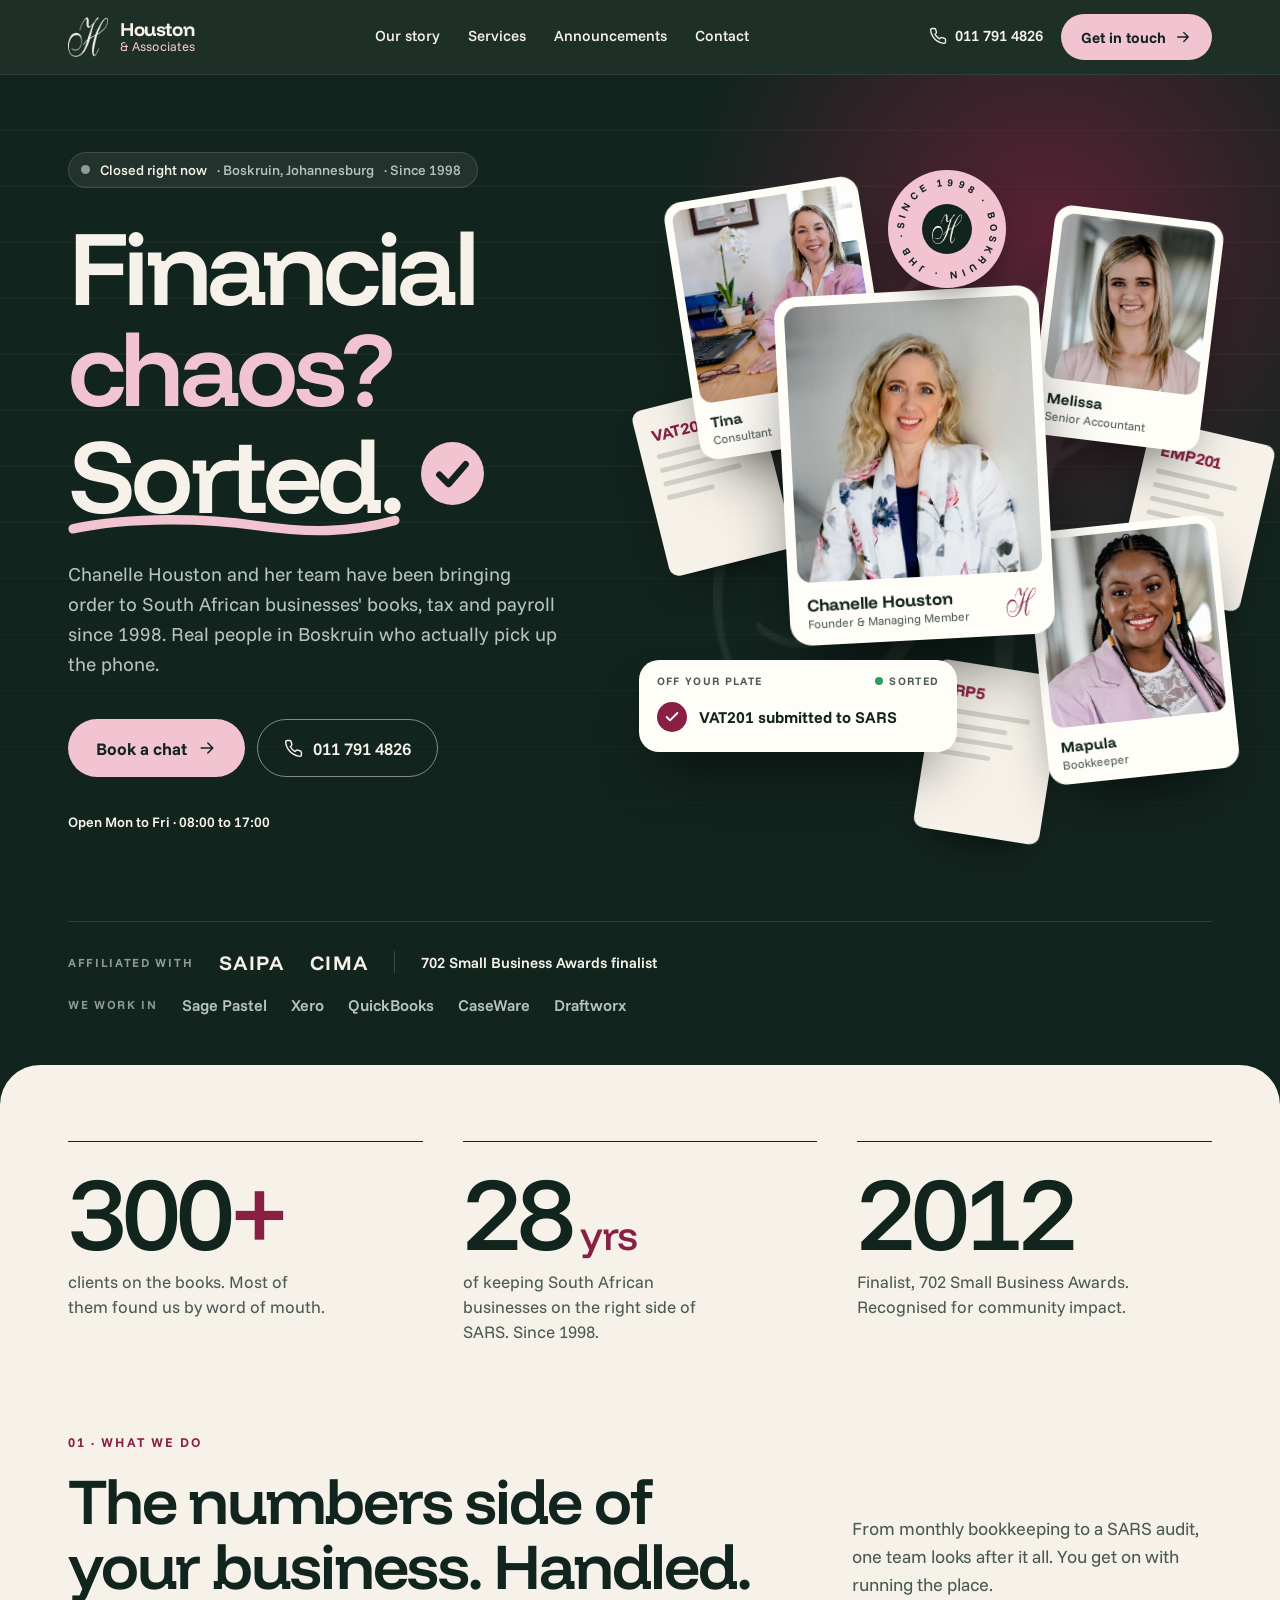
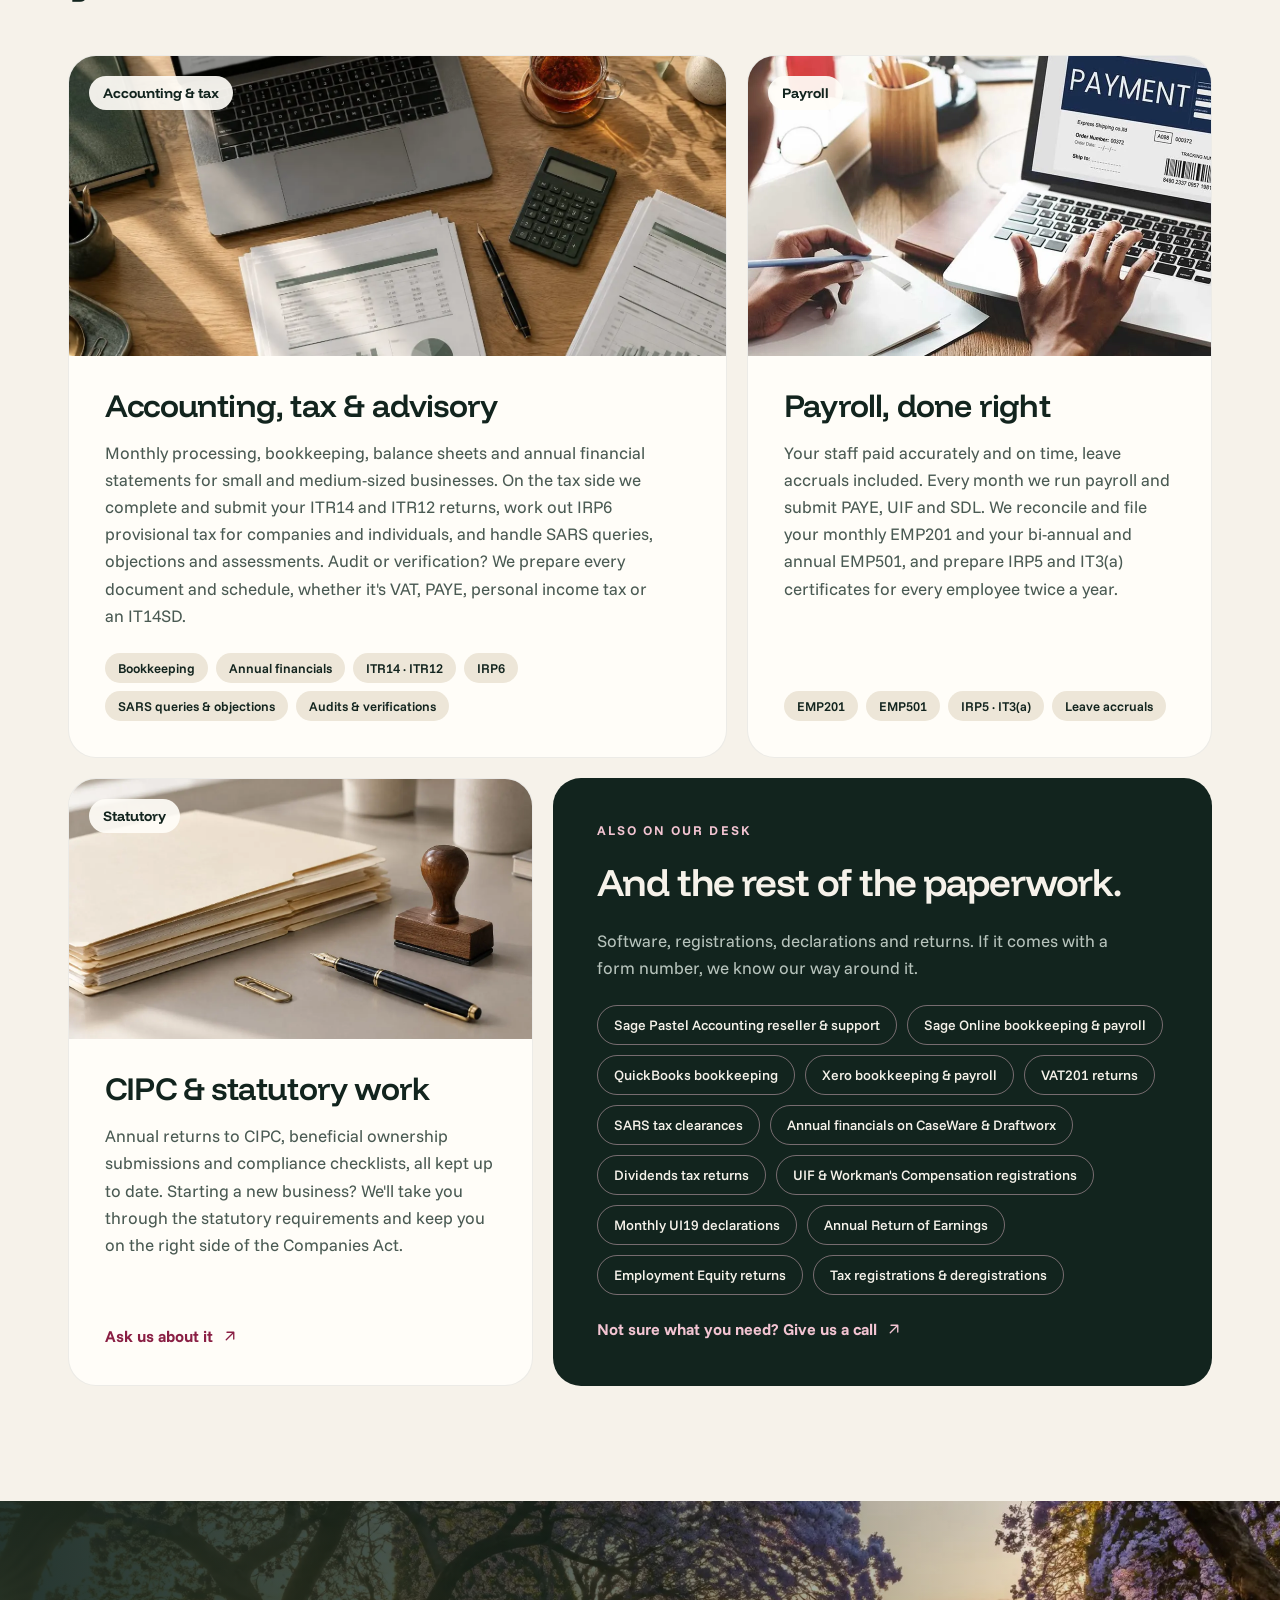
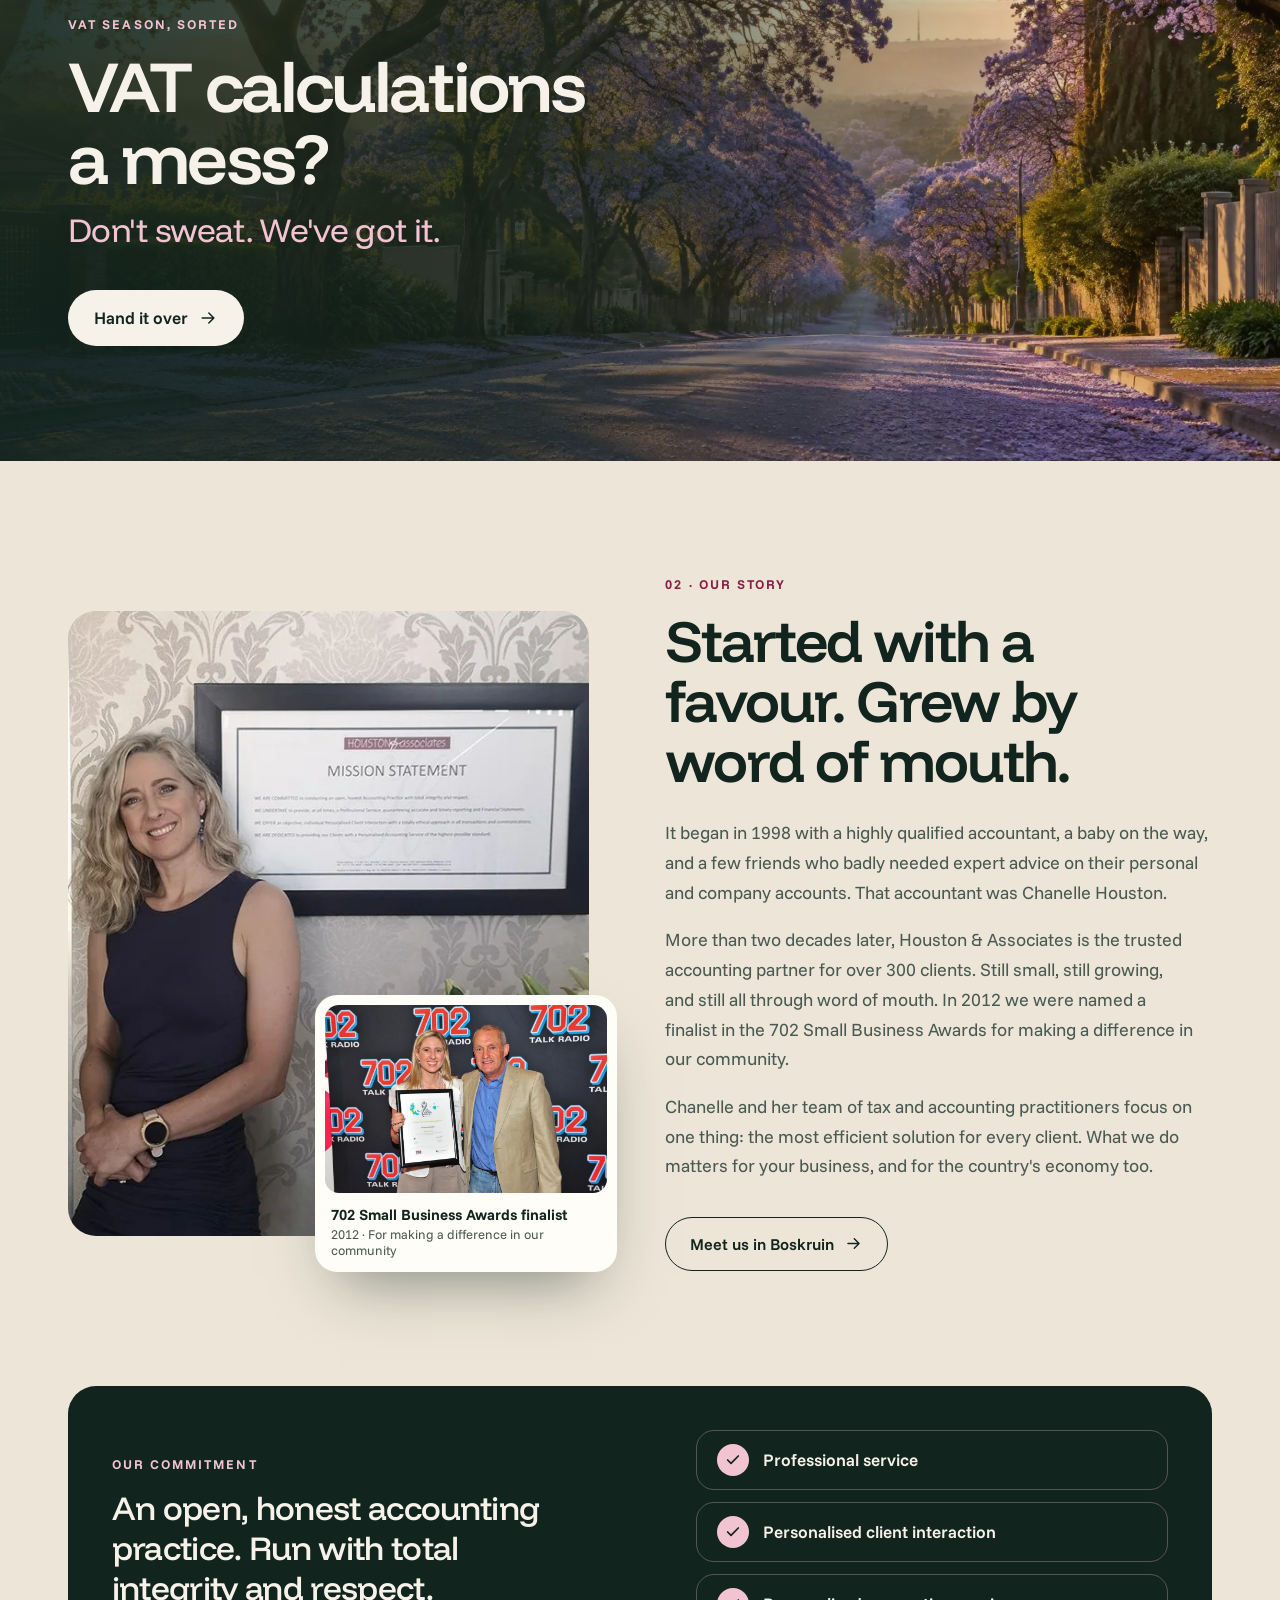
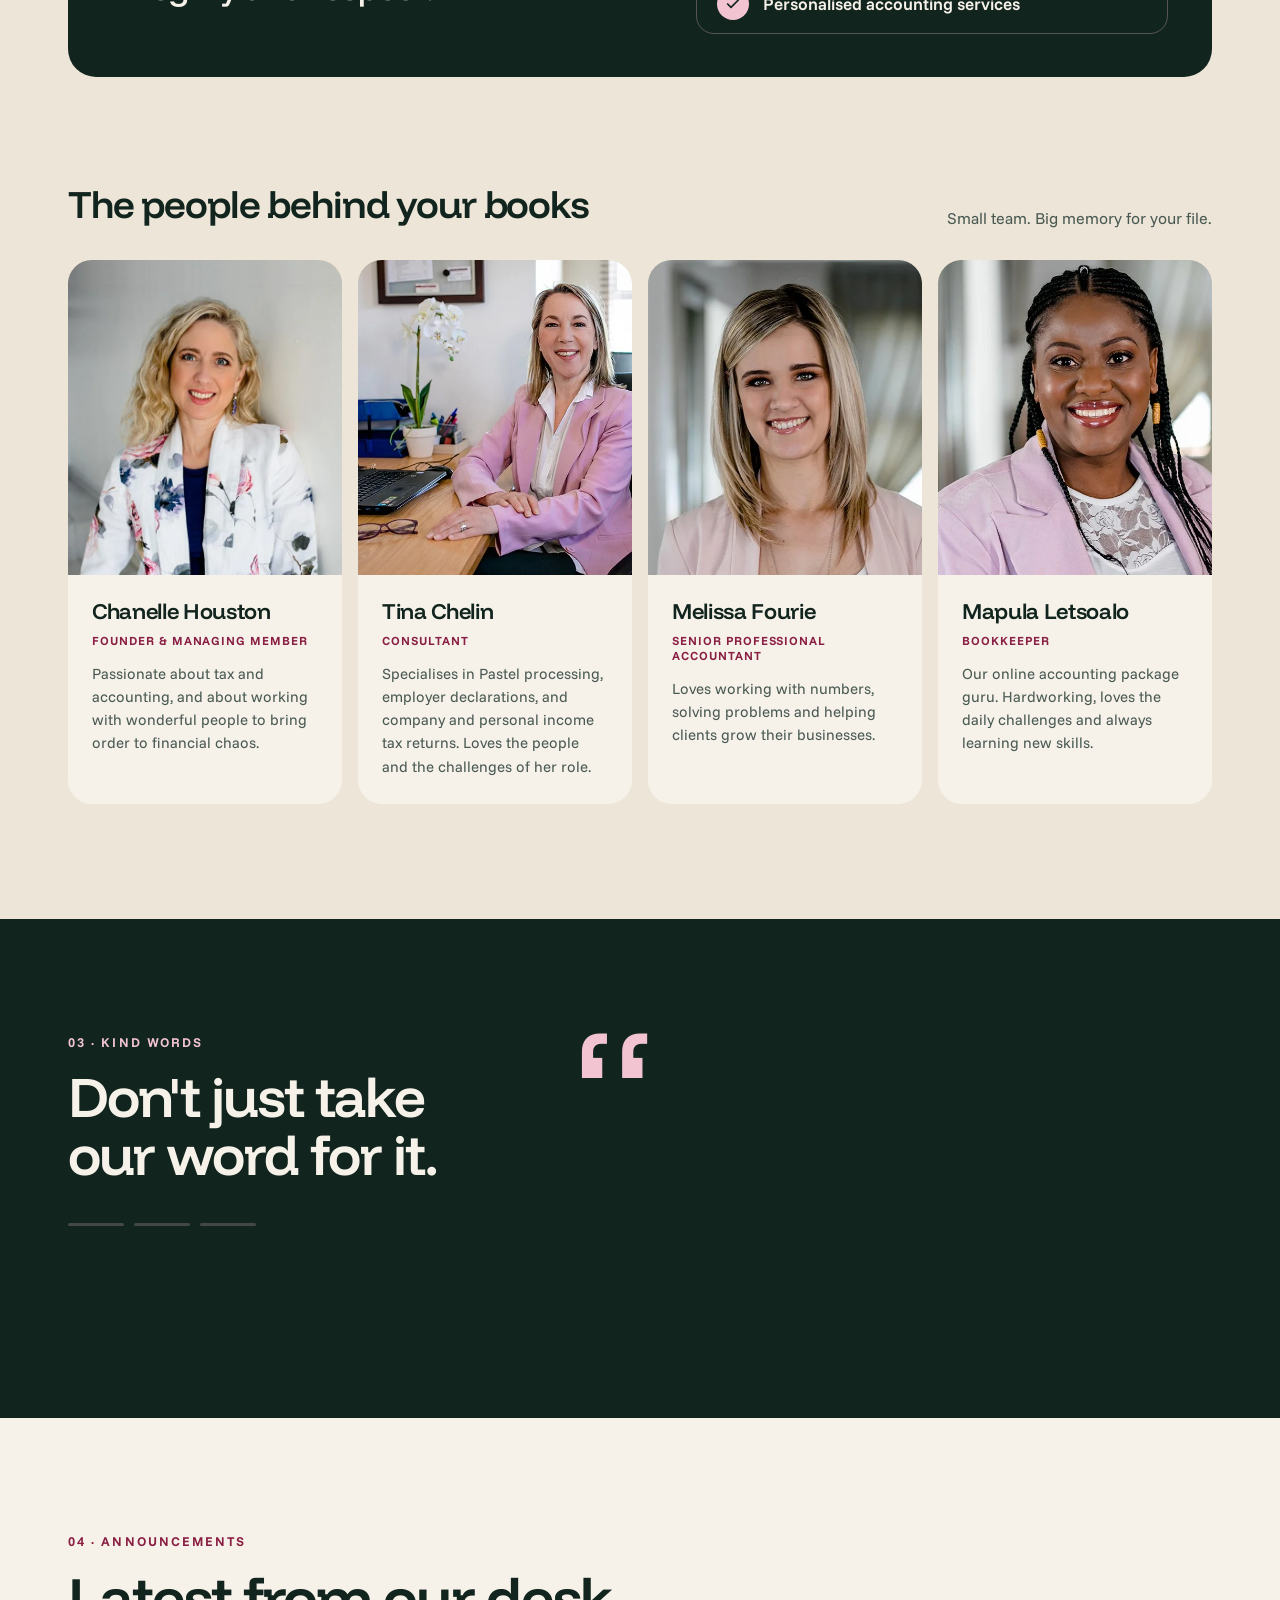
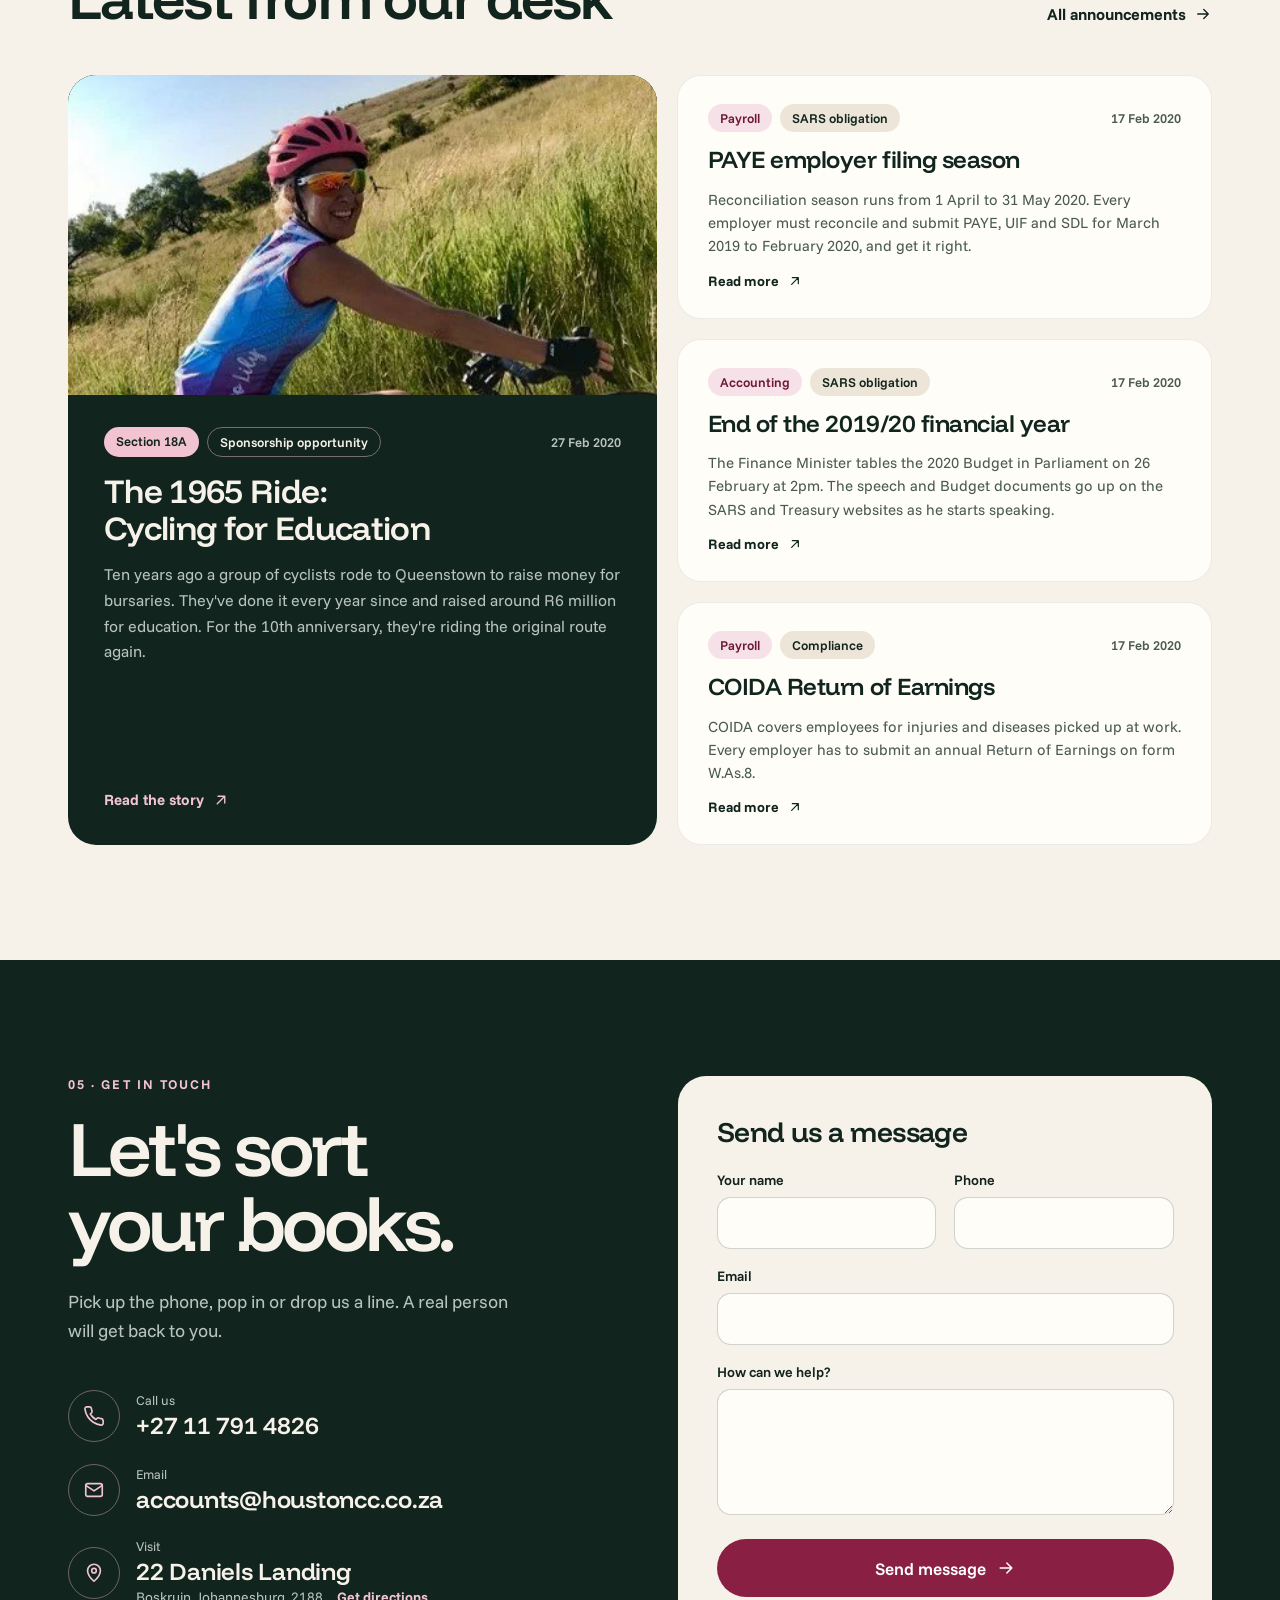
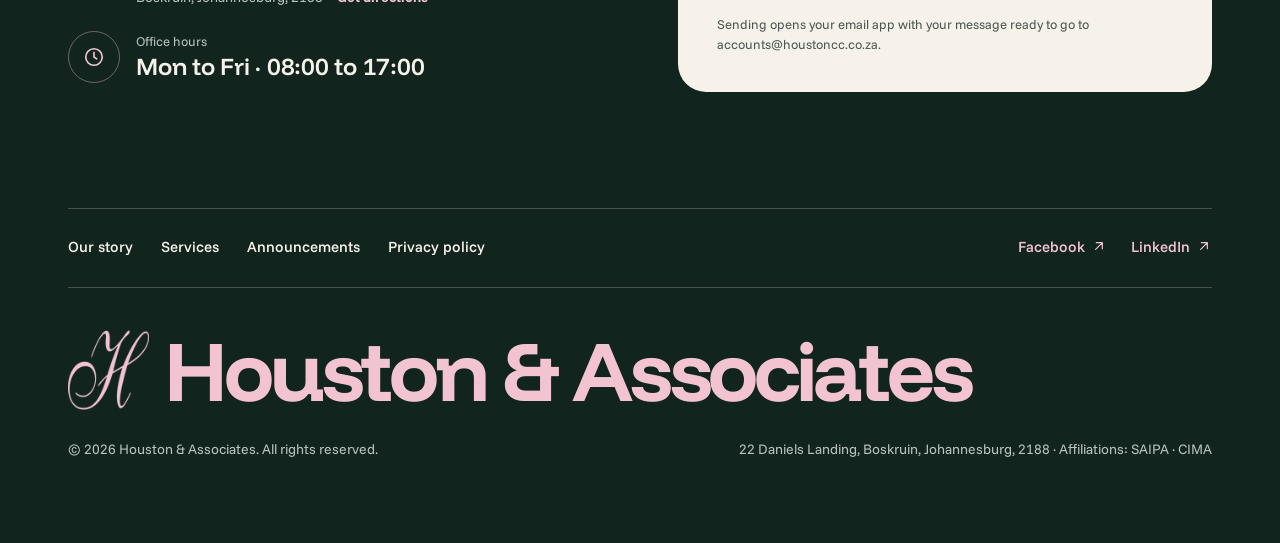
==== index.html @ e4b35d23 "Houston & Associates homepage redesign Single static page: hero with the real team, services, story," ====
<!doctype html>
<html lang="en-ZA">
<head>
<meta charset="utf-8">
<meta name="viewport" content="width=device-width, initial-scale=1">
<title>Houston &amp; Associates | Accountants in Boskruin, Johannesburg</title>
<meta name="description" content="Houston &amp; Associates: accounting, tax and payroll for South African small businesses since 1998. Bookkeeping, SARS returns, VAT201, EMP201, CIPC and more, from a real team in Boskruin, Johannesburg.">
<link rel="canonical" href="https://www.houstoncc.co.za/">
<meta name="theme-color" content="#12241E">

<meta property="og:type" content="website">
<meta property="og:locale" content="en_ZA">
<meta property="og:site_name" content="Houston &amp; Associates">
<meta property="og:title" content="Financial chaos? Sorted. | Houston &amp; Associates">
<meta property="og:description" content="Accounting, tax and payroll for South African small businesses since 1998. Real people in Boskruin who pick up the phone.">
<meta property="og:url" content="https://www.houstoncc.co.za/">
<meta property="og:image" content="https://www.houstoncc.co.za/assets/img/og-image.jpg">
<meta property="og:image:width" content="1200">
<meta property="og:image:height" content="630">
<meta property="og:image:alt" content="Houston &amp; Associates: Financial chaos? Sorted.">
<meta name="twitter:card" content="summary_large_image">

<link rel="icon" href="favicon.ico" sizes="any">
<link rel="icon" type="image/png" sizes="32x32" href="favicon-32.png">
<link rel="apple-touch-icon" href="apple-touch-icon.png">
<link rel="manifest" href="site.webmanifest">

<link rel="preload" href="assets/fonts/funnel-display-latin-wght-normal.woff2" as="font" type="font/woff2" crossorigin>
<link rel="preload" href="assets/fonts/funnel-sans-latin-wght-normal.woff2" as="font" type="font/woff2" crossorigin>
<link rel="stylesheet" href="assets/css/site.css">
<script src="assets/js/site.js" defer></script>

<script type="application/ld+json">
{
  "@context": "https://schema.org",
  "@type": "AccountingService",
  "name": "Houston & Associates",
  "description": "Accounting, tax, payroll and CIPC services for South African small and medium-sized businesses.",
  "url": "https://www.houstoncc.co.za/",
  "logo": "https://www.houstoncc.co.za/assets/img/icon-512.png",
  "image": "https://www.houstoncc.co.za/assets/img/og-image.jpg",
  "telephone": "+27117914826",
  "email": "accounts@houstoncc.co.za",
  "foundingDate": "1998",
  "founder": { "@type": "Person", "name": "Chanelle Houston" },
  "address": {
    "@type": "PostalAddress",
    "streetAddress": "22 Daniels Landing",
    "addressLocality": "Boskruin, Johannesburg",
    "addressRegion": "Gauteng",
    "postalCode": "2188",
    "addressCountry": "ZA"
  },
  "geo": { "@type": "GeoCoordinates", "latitude": -26.09557, "longitude": 27.94600 },
  "openingHoursSpecification": [{
    "@type": "OpeningHoursSpecification",
    "dayOfWeek": ["Monday", "Tuesday", "Wednesday", "Thursday", "Friday"],
    "opens": "08:00",
    "closes": "17:00"
  }],
  "areaServed": "ZA",
  "sameAs": [
    "https://www.facebook.com/houstoncc/",
    "https://www.linkedin.com/company/houston-and-associates/"
  ]
}
</script>
</head>
<body>
<div class="hna" style="background: #F6F2EA; overflow-x: clip; min-height: 100vh">

<a class="hna-skip" href="#main">Skip to content</a>

<!-- ================= NAV ================= -->
<header class="hna-header" style="position: sticky; top: 0; z-index: 50; background: rgba(18, 36, 30, 0.95); backdrop-filter: blur(14px); -webkit-backdrop-filter: blur(14px); border-bottom: 1px solid rgba(246, 242, 234, 0.08)">
<nav aria-label="Main" style="max-width: 1240px; margin: 0 auto; padding: 14px clamp(16px, 4vw, 48px); display: flex; flex-wrap: wrap; align-items: center; justify-content: space-between; gap: 12px 32px">
<a href="#top" aria-label="Houston and Associates home" style="display: flex; align-items: center; gap: 12px; color: #F6F2EA">
<img src="assets/img/monogram-cream.png" alt="" style="display: block; width: 40px; height: 40px; object-fit: contain">
<span style="display: flex; flex-direction: column; line-height: 1.05">
<span class="hna-disp" style="font-size: 19px; font-weight: 700; letter-spacing: -0.02em">Houston</span>
<span style="font-size: 13px; color: #F2C4D2; letter-spacing: 0.02em">&amp; Associates</span>
</span>
</a>
<div class="hna-navlinks" id="hna-menu" style="display: flex; flex-wrap: wrap; align-items: center; justify-content: center; gap: 8px 28px; font-size: 15px; font-weight: 500">
<a class="hna-link" href="#story" style="color: #F6F2EA">Our story</a>
<a class="hna-link" href="#services" style="color: #F6F2EA">Services</a>
<a class="hna-link" href="#news" style="color: #F6F2EA">Announcements</a>
<a class="hna-link" href="#contact" style="color: #F6F2EA">Contact</a>
</div>
<div style="display: flex; align-items: center; gap: 18px">
<a class="hna-link hna-hdr-phone" href="tel:+27117914826" style="display: flex; align-items: center; gap: 8px; color: #F6F2EA; font-size: 15px; font-weight: 600">
<svg class="hna-i" width="18" height="18" viewBox="0 0 24 24" aria-hidden="true"><path d="M22 16.9v3a2 2 0 0 1-2.2 2 19.8 19.8 0 0 1-8.6-3.1 19.5 19.5 0 0 1-6-6A19.8 19.8 0 0 1 2.1 4.2 2 2 0 0 1 4.1 2h3a2 2 0 0 1 2 1.7c.1.9.4 1.8.7 2.7a2 2 0 0 1-.5 2.1L8 9.8a16 16 0 0 0 6 6l1.3-1.3a2 2 0 0 1 2.1-.4c.9.3 1.8.6 2.7.7a2 2 0 0 1 1.7 2z"></path></svg>
011 791 4826
</a>
<a class="hna-btn hna-hdr-cta" href="#contact" style="display: inline-flex; align-items: center; gap: 8px; min-height: 46px; padding: 0 20px; border-radius: 999px; background: #F2C4D2; color: #12241E; font-size: 15px; font-weight: 700">
Get in touch
<svg class="hna-i hna-arr" width="18" height="18" viewBox="0 0 24 24" aria-hidden="true"><path d="M5 12h14M13 6l6 6-6 6"></path></svg>
</a>
<button class="hna-menubtn" type="button" aria-expanded="false" aria-controls="hna-menu" aria-label="Menu"><svg class="hna-i hna-bars" width="22" height="22" viewBox="0 0 24 24" aria-hidden="true"><path d="M4 7h16M4 12h16M4 17h16"></path></svg><svg class="hna-i hna-x" width="22" height="22" viewBox="0 0 24 24" aria-hidden="true"><path d="M6 6l12 12M18 6L6 18"></path></svg></button>
</div>
</nav>
</header>

<main id="main">

<!-- ================= HERO ================= -->
<section id="top" style="position: relative; overflow: hidden; background: #12241E; color: #F6F2EA; padding: clamp(48px, 6vw, 88px) 0 clamp(80px, 7vw, 108px)">
<div aria-hidden="true" style="position: absolute; inset: 0; background-image: repeating-linear-gradient(to bottom, transparent 0 55px, rgba(246, 242, 234, 0.05) 55px 56px); -webkit-mask-image: linear-gradient(to bottom, #000 30%, transparent); mask-image: linear-gradient(to bottom, #000 30%, transparent)"></div>
<div class="hna-orb" aria-hidden="true" style="position: absolute; right: -12%; top: -22%; width: 780px; height: 780px; border-radius: 50%; background: radial-gradient(circle, rgba(138, 31, 68, 0.6) 0%, rgba(138, 31, 68, 0) 66%)"></div>

<div class="hna-hero" style="position: relative; max-width: 1240px; margin: 0 auto; padding: 0 clamp(16px, 4vw, 48px); display: grid; grid-template-columns: 1.05fr 1fr; gap: 56px; align-items: center">

<div>
<div class="hna-in" style="display: inline-flex; flex-wrap: wrap; align-items: center; gap: 10px; padding: 8px 16px 8px 12px; border-radius: 999px; background: rgba(246, 242, 234, 0.07); border: 1px solid rgba(246, 242, 234, 0.14); font-size: 14px; font-weight: 500">
<span data-when="open" style="display: none; align-items: center; gap: 10px"><span class="hna-pulse" style="display: block; width: 9px; height: 9px; border-radius: 50%; background: #2E9F5A"></span><span>Open now</span></span>
<span data-when="closed" style="display: none; align-items: center; gap: 10px"><span style="display: block; width: 9px; height: 9px; border-radius: 50%; background: #8E9A94"></span><span>Closed right now</span></span>
<span style="color: #B7C3BC">· Boskruin, Johannesburg</span><span class="hna-hide-sm" style="color: #B7C3BC">· Since 1998</span>
</div>

<h1 aria-label="Financial chaos? Sorted." style="margin: 28px 0 0; font-size: clamp(60px, 8.2vw, 132px); font-weight: 600; line-height: 0.96; letter-spacing: -0.045em; color: #F6F2EA">
<span class="hna-in hna-d1" aria-hidden="true" style="display: block">Financial</span>
<span class="hna-in hna-d2" aria-hidden="true" style="display: block; color: #F2C4D2"><span class="hna-ch">c</span><span class="hna-ch">h</span><span class="hna-ch">a</span><span class="hna-ch">o</span><span class="hna-ch">s</span><span class="hna-ch">?</span></span>
<span class="hna-in hna-d5" aria-hidden="true" style="display: flex; align-items: center; gap: 0.2em; width: max-content; margin-top: 0.06em">
<span style="position: relative; isolation: isolate">Sorted.<svg aria-hidden="true" viewBox="0 0 360 24" preserveAspectRatio="none" style="position: absolute; left: 0; bottom: -0.12em; width: 100%; height: 0.24em; z-index: -1"><path class="hna-squig" d="M5 16 C 70 4, 150 6, 205 13 S 305 20, 355 8"></path></svg></span>
<svg class="hna-pop" viewBox="0 0 48 48" aria-hidden="true" style="flex: none; width: 0.6em; height: 0.6em"><circle cx="24" cy="24" r="24" fill="#F2C4D2"></circle><path class="hna-tick" d="M14 25l7 7 13-15" fill="none" stroke="#12241E" stroke-width="5" stroke-linecap="round" stroke-linejoin="round"></path></svg>
</span>
</h1>

<p class="hna-in hna-d3" style="margin: 36px 0 0; max-width: 500px; font-size: clamp(18px, 1.5vw, 21px); line-height: 1.55; color: #B7C3BC">Chanelle Houston and her team have been bringing order to South African businesses' books, tax and payroll since 1998. Real people in Boskruin who actually pick up the phone.</p>

<div class="hna-in hna-d4" style="margin-top: 40px; display: flex; flex-wrap: wrap; gap: 12px">
<a class="hna-btn" href="#contact" style="display: inline-flex; align-items: center; gap: 10px; min-height: 58px; padding: 0 28px; border-radius: 999px; background: #F2C4D2; color: #12241E; font-size: 17px; font-weight: 700">
Book a chat
<svg class="hna-i hna-arr" width="20" height="20" viewBox="0 0 24 24" aria-hidden="true"><path d="M5 12h14M13 6l6 6-6 6"></path></svg>
</a>
<a class="hna-btn hna-ghost-d" href="tel:+27117914826" style="display: inline-flex; align-items: center; gap: 10px; min-height: 58px; padding: 0 26px; border-radius: 999px; border: 1.5px solid rgba(246, 242, 234, 0.5); color: #F6F2EA; font-size: 17px; font-weight: 600">
<svg class="hna-i" width="19" height="19" viewBox="0 0 24 24" aria-hidden="true"><path d="M22 16.9v3a2 2 0 0 1-2.2 2 19.8 19.8 0 0 1-8.6-3.1 19.5 19.5 0 0 1-6-6A19.8 19.8 0 0 1 2.1 4.2 2 2 0 0 1 4.1 2h3a2 2 0 0 1 2 1.7c.1.9.4 1.8.7 2.7a2 2 0 0 1-.5 2.1L8 9.8a16 16 0 0 0 6 6l1.3-1.3a2 2 0 0 1 2.1-.4c.9.3 1.8.6 2.7.7a2 2 0 0 1 1.7 2z"></path></svg>
011 791 4826
</a>
</div>

<p class="hna-in hna-d4" style="margin: 36px 0 0; display: flex; flex-wrap: wrap; align-items: center; gap: 8px 18px; font-size: 14px; color: #B7C3BC">
<span style="font-weight: 600; color: #F6F2EA">Open Mon to Fri · 08:00 to 17:00</span>
</p>
</div>

<div class="hna-pin" style="position: relative; width: 100%; aspect-ratio: 560 / 640">

<img class="hna-sway" src="assets/img/monogram-cream.png" alt="" aria-hidden="true" style="position: absolute; left: 6%; top: 4%; width: 88%; height: 92%; object-fit: contain; opacity: 0.07">

<div class="hna-in hna-d2 hna-hide-sm" aria-hidden="true" style="position: absolute; left: -6%; top: 34%; width: 24%; rotate: -14deg; z-index: 1">
<div class="hna-doc" style="aspect-ratio: 3 / 4; border-radius: 10px; background: #F6F2EA; box-shadow: 0 20px 40px -18px rgba(0, 0, 0, 0.7); padding: 14% 12%; display: flex; flex-direction: column; gap: 9px">
<span class="hna-disp" style="font-size: 16px; font-weight: 800; letter-spacing: -0.01em; color: #8A1F44">VAT201</span>
<span style="height: 5px; width: 90%; border-radius: 3px; background: rgba(18, 36, 30, 0.16)"></span>
<span style="height: 5px; width: 70%; border-radius: 3px; background: rgba(18, 36, 30, 0.16)"></span>
<span style="height: 5px; width: 82%; border-radius: 3px; background: rgba(18, 36, 30, 0.16)"></span>
<span style="height: 5px; width: 50%; border-radius: 3px; background: rgba(18, 36, 30, 0.16)"></span>
</div>
</div>
<div class="hna-in hna-d3 hna-hide-sm" aria-hidden="true" style="position: absolute; right: -9%; top: 40%; width: 24%; rotate: 13deg; z-index: 1">
<div class="hna-doc hna-doc2" style="aspect-ratio: 3 / 4; border-radius: 10px; background: #F6F2EA; box-shadow: 0 20px 40px -18px rgba(0, 0, 0, 0.7); padding: 14% 12%; display: flex; flex-direction: column; gap: 9px">
<span class="hna-disp" style="font-size: 16px; font-weight: 800; letter-spacing: -0.01em; color: #8A1F44">EMP201</span>
<span style="height: 5px; width: 85%; border-radius: 3px; background: rgba(18, 36, 30, 0.16)"></span>
<span style="height: 5px; width: 60%; border-radius: 3px; background: rgba(18, 36, 30, 0.16)"></span>
<span style="height: 5px; width: 78%; border-radius: 3px; background: rgba(18, 36, 30, 0.16)"></span>
<span style="height: 5px; width: 44%; border-radius: 3px; background: rgba(18, 36, 30, 0.16)"></span>
</div>
</div>
<div class="hna-in hna-d4 hna-hide-sm" aria-hidden="true" style="position: absolute; left: 46%; bottom: -7%; width: 24%; rotate: 9deg; z-index: 1">
<div class="hna-doc hna-doc3" style="aspect-ratio: 3 / 4; border-radius: 10px; background: #F6F2EA; box-shadow: 0 20px 40px -18px rgba(0, 0, 0, 0.7); padding: 14% 12%; display: flex; flex-direction: column; gap: 9px">
<span class="hna-disp" style="font-size: 16px; font-weight: 800; letter-spacing: -0.01em; color: #8A1F44">IRP5</span>
<span style="height: 5px; width: 88%; border-radius: 3px; background: rgba(18, 36, 30, 0.16)"></span>
<span style="height: 5px; width: 66%; border-radius: 3px; background: rgba(18, 36, 30, 0.16)"></span>
<span style="height: 5px; width: 74%; border-radius: 3px; background: rgba(18, 36, 30, 0.16)"></span>
<span style="height: 5px; width: 52%; border-radius: 3px; background: rgba(18, 36, 30, 0.16)"></span>
</div>
</div>

<div class="hna-pc hna-spa" style="position: absolute; left: 0; top: 0; width: 37%; rotate: -9deg; z-index: 2">
<div class="hna-deal hna-dl1" style="--hna-r: -28deg">
<figure class="hna-float3" style="margin: 0; padding: 8px 8px 0; border-radius: 18px; background: #FFFDF8; box-shadow: 0 30px 60px -24px rgba(0, 0, 0, 0.7); color: #12241E">
<img src="assets/img/tina-chelin.webp" alt="Tina Chelin" style="display: block; width: 100%; aspect-ratio: 1 / 1.08; object-fit: cover; object-position: 62% 25%; border-radius: 12px">
<figcaption style="display: flex; flex-direction: column; gap: 1px; padding: 10px 6px 12px"><span class="hna-disp" style="font-size: 15px; font-weight: 700">Tina</span><span style="font-size: 12px; color: #4A5A53">Consultant</span></figcaption>
</figure>
</div>
</div>

<div class="hna-pc hna-spb" style="position: absolute; right: 0; top: 4%; width: 32%; rotate: 7deg; z-index: 3">
<div class="hna-deal hna-dl2" style="--hna-r: 30deg">
<figure class="hna-float4" style="margin: 0; padding: 8px 8px 0; border-radius: 18px; background: #FFFDF8; box-shadow: 0 30px 60px -24px rgba(0, 0, 0, 0.7); color: #12241E">
<img src="assets/img/melissa-fourie.webp" alt="Melissa Fourie" style="display: block; width: 100%; aspect-ratio: 1 / 1.08; object-fit: cover; object-position: 50% 25%; border-radius: 12px">
<figcaption style="display: flex; flex-direction: column; gap: 1px; padding: 10px 6px 12px"><span class="hna-disp" style="font-size: 15px; font-weight: 700">Melissa</span><span style="font-size: 12px; color: #4A5A53">Senior Accountant</span></figcaption>
</figure>
</div>
</div>

<div class="hna-pc hna-spc" style="position: absolute; right: -3%; bottom: 3%; width: 36%; rotate: -6deg; z-index: 3">
<div class="hna-deal hna-dl3" style="--hna-r: 24deg">
<figure class="hna-float2" style="margin: 0; padding: 8px 8px 0; border-radius: 18px; background: #FFFDF8; box-shadow: 0 30px 60px -24px rgba(0, 0, 0, 0.7); color: #12241E">
<img src="assets/img/mapula-letsoalo.webp" alt="Mapula Letsoalo" style="display: block; width: 100%; aspect-ratio: 1 / 1.08; object-fit: cover; object-position: 50% 20%; border-radius: 12px">
<figcaption style="display: flex; flex-direction: column; gap: 1px; padding: 10px 6px 12px"><span class="hna-disp" style="font-size: 15px; font-weight: 700">Mapula</span><span style="font-size: 12px; color: #4A5A53">Bookkeeper</span></figcaption>
</figure>
</div>
</div>

<div class="hna-pc hna-spd" style="position: absolute; left: 19%; top: 17%; width: 50%; rotate: -3deg; z-index: 4">
<div class="hna-deal hna-dl4" style="--hna-r: -14deg">
<figure class="hna-float" style="margin: 0; padding: 10px 10px 0; border-radius: 22px; background: #FFFDF8; box-shadow: 0 40px 80px -28px rgba(0, 0, 0, 0.8); color: #12241E">
<img src="assets/img/chanelle-houston.webp" fetchpriority="high" alt="Chanelle Houston, founder" style="display: block; width: 100%; aspect-ratio: 4 / 4.5; object-fit: cover; object-position: 50% 15%; border-radius: 14px">
<figcaption style="display: flex; align-items: center; justify-content: space-between; gap: 10px; padding: 12px 8px 14px">
<span style="display: flex; flex-direction: column; gap: 1px"><span class="hna-disp" style="font-size: 17px; font-weight: 700">Chanelle Houston</span><span style="font-size: 12px; color: #4A5A53">Founder &amp; Managing Member</span></span>
<img src="assets/img/monogram-wine.png" alt="" aria-hidden="true" style="width: 30px; height: 30px; object-fit: contain">
</figcaption>
</figure>
</div>
</div>

<div class="hna-in hna-d3" aria-hidden="true" style="position: absolute; left: 39%; top: -3%; width: 118px; height: 118px; z-index: 5">
<div style="position: relative; width: 100%; height: 100%; border-radius: 50%; background: #F2C4D2; display: grid; place-items: center; box-shadow: 0 20px 40px -18px rgba(0, 0, 0, 0.6)">
<svg class="hna-spin" viewBox="0 0 120 120" style="position: absolute; inset: 0; width: 100%; height: 100%"><defs><path id="hna-ring" d="M60,60 m-44,0 a44,44 0 1,1 88,0 a44,44 0 1,1 -88,0"></path></defs><text style="font-size: 10.5px; font-weight: 700; fill: #12241E; letter-spacing: 1px"><textPath href="#hna-ring" textLength="272" lengthAdjust="spacing">SINCE 1998 · BOSKRUIN · JHB · </textPath></text></svg>
<span style="position: relative; width: 50px; height: 50px; border-radius: 50%; background: #12241E; display: grid; place-items: center"><img src="assets/img/monogram-cream.png" alt="" style="width: 30px; height: 30px; object-fit: contain"></span>
</div>
</div>

<div class="hna-toast hna-hide-sm hna-in hna-d5" style="position: absolute; left: -8%; bottom: 7%; width: 60%; z-index: 6">
<div class="hna-float2" style="display: flex; flex-direction: column; gap: 6px; padding: 14px 18px 12px; border-radius: 20px; background: #FFFDF8; color: #12241E; box-shadow: 0 30px 60px -24px rgba(0, 0, 0, 0.75)">
<span style="display: flex; justify-content: space-between; align-items: center; gap: 12px; font-size: 11px; font-weight: 700; letter-spacing: 0.12em; text-transform: uppercase; color: #4A5A53"><span>Off your plate</span><span style="display: flex; align-items: center; gap: 6px"><span class="hna-pulse" style="display: block; width: 8px; height: 8px; border-radius: 50%; background: #2E9F5A"></span>Sorted</span></span>
<div aria-label="VAT201 returns, payroll, EMP201, CIPC annual returns and IRP5 certificates" style="font-size: 40px; height: 1.15em; overflow: hidden">
<div class="hna-words" aria-hidden="true">
<div style="height: 1.15em; display: flex; align-items: center; gap: 12px"><span style="flex: none; width: 30px; height: 30px; border-radius: 50%; background: #8A1F44; color: #FFFFFF; display: grid; place-items: center"><svg class="hna-i" width="16" height="16" viewBox="0 0 24 24" style="stroke-width: 2.8"><path d="M20 6L9 17l-5-5"></path></svg></span><span style="font-size: 16px; font-weight: 700">VAT201 submitted to SARS</span></div>
<div style="height: 1.15em; display: flex; align-items: center; gap: 12px"><span style="flex: none; width: 30px; height: 30px; border-radius: 50%; background: #8A1F44; color: #FFFFFF; display: grid; place-items: center"><svg class="hna-i" width="16" height="16" viewBox="0 0 24 24" style="stroke-width: 2.8"><path d="M20 6L9 17l-5-5"></path></svg></span><span style="font-size: 16px; font-weight: 700">Payroll run, staff paid</span></div>
<div style="height: 1.15em; display: flex; align-items: center; gap: 12px"><span style="flex: none; width: 30px; height: 30px; border-radius: 50%; background: #8A1F44; color: #FFFFFF; display: grid; place-items: center"><svg class="hna-i" width="16" height="16" viewBox="0 0 24 24" style="stroke-width: 2.8"><path d="M20 6L9 17l-5-5"></path></svg></span><span style="font-size: 16px; font-weight: 700">EMP201 filed</span></div>
<div style="height: 1.15em; display: flex; align-items: center; gap: 12px"><span style="flex: none; width: 30px; height: 30px; border-radius: 50%; background: #8A1F44; color: #FFFFFF; display: grid; place-items: center"><svg class="hna-i" width="16" height="16" viewBox="0 0 24 24" style="stroke-width: 2.8"><path d="M20 6L9 17l-5-5"></path></svg></span><span style="font-size: 16px; font-weight: 700">CIPC annual return lodged</span></div>
<div style="height: 1.15em; display: flex; align-items: center; gap: 12px"><span style="flex: none; width: 30px; height: 30px; border-radius: 50%; background: #8A1F44; color: #FFFFFF; display: grid; place-items: center"><svg class="hna-i" width="16" height="16" viewBox="0 0 24 24" style="stroke-width: 2.8"><path d="M20 6L9 17l-5-5"></path></svg></span><span style="font-size: 16px; font-weight: 700">IRP5s issued to staff</span></div>
<div style="height: 1.15em; display: flex; align-items: center; gap: 12px"><span style="flex: none; width: 30px; height: 30px; border-radius: 50%; background: #8A1F44; color: #FFFFFF; display: grid; place-items: center"><svg class="hna-i" width="16" height="16" viewBox="0 0 24 24" style="stroke-width: 2.8"><path d="M20 6L9 17l-5-5"></path></svg></span><span style="font-size: 16px; font-weight: 700">VAT201 submitted to SARS</span></div>
</div>
</div>
</div>
</div>

</div>
</div>

<div style="position: relative; max-width: 1240px; margin: clamp(64px, 7vw, 104px) auto 0; padding: 0 clamp(16px, 4vw, 48px)">
<div class="hna-in hna-d5" style="display: flex; flex-wrap: wrap; align-items: center; justify-content: space-between; gap: 20px 48px; padding-top: 28px; border-top: 1px solid rgba(246, 242, 234, 0.12)">
<div style="display: flex; flex-wrap: wrap; align-items: center; gap: 10px 26px">
<span style="font-size: 12px; font-weight: 700; letter-spacing: 0.14em; text-transform: uppercase; color: #8E9A94">Affiliated with</span>
<span class="hna-disp" style="font-size: 20px; font-weight: 700; letter-spacing: 0.06em; color: #F6F2EA">SAIPA</span>
<span class="hna-disp" style="font-size: 20px; font-weight: 700; letter-spacing: 0.06em; color: #F6F2EA">CIMA</span>
<span aria-hidden="true" style="width: 1px; height: 22px; background: rgba(246, 242, 234, 0.18)"></span>
<span style="font-size: 15px; font-weight: 600; color: #F6F2EA">702 Small Business Awards finalist</span>
</div>
<div style="display: flex; flex-wrap: wrap; align-items: center; gap: 10px 24px">
<span style="font-size: 12px; font-weight: 700; letter-spacing: 0.14em; text-transform: uppercase; color: #8E9A94">We work in</span>
<span style="font-size: 16px; font-weight: 600; color: #B7C3BC">Sage Pastel</span>
<span style="font-size: 16px; font-weight: 600; color: #B7C3BC">Xero</span>
<span style="font-size: 16px; font-weight: 600; color: #B7C3BC">QuickBooks</span>
<span style="font-size: 16px; font-weight: 600; color: #B7C3BC">CaseWare</span>
<span style="font-size: 16px; font-weight: 600; color: #B7C3BC">Draftworx</span>
</div>
</div>
</div>
</section>

<!-- ================= STATS ================= -->
<section aria-label="At a glance" style="position: relative; z-index: 1; margin-top: -40px; border-radius: 40px 40px 0 0; background: #F6F2EA; padding: clamp(64px, 6vw, 96px) 0 clamp(64px, 7vw, 104px)">
<div style="max-width: 1240px; margin: 0 auto; padding: 0 clamp(16px, 4vw, 48px); display: grid; grid-template-columns: repeat(auto-fit, minmax(min(280px, 100%), 1fr)); gap: 40px">
<div class="hna-rise" style="display: flex; flex-direction: column; gap: 12px; padding-top: 24px; border-top: 1.5px solid #12241E">
<p class="hna-disp" style="margin: 0; font-size: clamp(72px, 8vw, 120px); font-weight: 500; line-height: 0.9; letter-spacing: -0.05em; font-variant-numeric: tabular-nums"><span class="hna-num" aria-hidden="true"></span><span class="hna-sr">300</span><span style="color: #8A1F44">+</span></p>
<p style="margin: 0; max-width: 260px; font-size: 17px; line-height: 1.45; color: #4A5A53">clients on the books. Most of them found us by word of mouth.</p>
</div>
<div class="hna-rise" style="display: flex; flex-direction: column; gap: 12px; padding-top: 24px; border-top: 1.5px solid #12241E">
<p class="hna-disp" style="margin: 0; font-size: clamp(72px, 8vw, 120px); font-weight: 500; line-height: 0.9; letter-spacing: -0.05em"><span data-years>28</span><span style="font-size: 0.4em; letter-spacing: -0.02em; color: #8A1F44"> yrs</span></p>
<p style="margin: 0; max-width: 260px; font-size: 17px; line-height: 1.45; color: #4A5A53">of keeping South African businesses on the right side of SARS. Since 1998.</p>
</div>
<div class="hna-rise" style="display: flex; flex-direction: column; gap: 12px; padding-top: 24px; border-top: 1.5px solid #12241E">
<p class="hna-disp" style="margin: 0; font-size: clamp(72px, 8vw, 120px); font-weight: 500; line-height: 0.9; letter-spacing: -0.05em">2012</p>
<p style="margin: 0; max-width: 280px; font-size: 17px; line-height: 1.45; color: #4A5A53">Finalist, 702 Small Business Awards. Recognised for community impact.</p>
</div>
</div>
</section>

<!-- ================= SERVICES ================= -->
<section id="services" style="padding: 0 0 clamp(80px, 9vw, 140px)">
<div style="max-width: 1240px; margin: 0 auto; padding: 0 clamp(16px, 4vw, 48px)">

<div class="hna-rise" style="display: flex; flex-wrap: wrap; align-items: flex-end; justify-content: space-between; gap: 24px 64px; margin-bottom: 56px">
<div style="max-width: 720px">
<p style="margin: 0 0 18px; font-size: 13px; font-weight: 700; letter-spacing: 0.16em; text-transform: uppercase; color: #8A1F44">01 · What we do</p>
<h2 style="margin: 0; font-size: clamp(40px, 5vw, 72px); font-weight: 600; line-height: 1.02; letter-spacing: -0.035em">The numbers side of your business. Handled.</h2>
</div>
<p style="margin: 0; max-width: 360px; font-size: 18px; line-height: 1.55; color: #4A5A53">From monthly bookkeeping to a SARS audit, one team looks after it all. You get on with running the place.</p>
</div>

<div class="hna-bento" style="display: grid; grid-template-columns: repeat(12, minmax(0, 1fr)); gap: 20px">

<article class="hna-card hna-rise" style="grid-column: span 7; display: flex; flex-direction: column; border-radius: 28px; overflow: hidden; background: #FFFDF8; border: 1px solid rgba(18, 36, 30, 0.08)">
<div style="position: relative; height: 300px; overflow: hidden">
<img loading="lazy" decoding="async" class="hna-zoom" src="assets/img/accounting-desk.webp" alt="An accountant's desk with a laptop, financial statements, a calculator and rooibos tea" style="display: block; width: 100%; height: 100%; object-fit: cover">
<span class="hna-disp" style="position: absolute; top: 20px; left: 20px; padding: 8px 14px; border-radius: 999px; background: rgba(255, 253, 248, 0.92); font-size: 14px; font-weight: 700">Accounting &amp; tax</span>
</div>
<div style="padding: 32px 36px 36px; display: flex; flex-direction: column; gap: 16px; flex: 1">
<h3 style="margin: 0; font-size: 32px; font-weight: 600; letter-spacing: -0.025em; line-height: 1.1">Accounting, tax &amp; advisory</h3>
<p style="margin: 0; font-size: 17px; line-height: 1.6; color: #4A5A53">Monthly processing, bookkeeping, balance sheets and annual financial statements for small and medium-sized businesses. On the tax side we complete and submit your ITR14 and ITR12 returns, work out IRP6 provisional tax for companies and individuals, and handle SARS queries, objections and assessments. Audit or verification? We prepare every document and schedule, whether it's VAT, PAYE, personal income tax or an IT14SD.</p>
<div style="display: flex; flex-wrap: wrap; gap: 8px; margin-top: auto; padding-top: 8px">
<span style="padding: 7px 13px; border-radius: 999px; background: #EDE6D8; font-size: 13px; font-weight: 600">Bookkeeping</span>
<span style="padding: 7px 13px; border-radius: 999px; background: #EDE6D8; font-size: 13px; font-weight: 600">Annual financials</span>
<span style="padding: 7px 13px; border-radius: 999px; background: #EDE6D8; font-size: 13px; font-weight: 600">ITR14 · ITR12</span>
<span style="padding: 7px 13px; border-radius: 999px; background: #EDE6D8; font-size: 13px; font-weight: 600">IRP6</span>
<span style="padding: 7px 13px; border-radius: 999px; background: #EDE6D8; font-size: 13px; font-weight: 600">SARS queries &amp; objections</span>
<span style="padding: 7px 13px; border-radius: 999px; background: #EDE6D8; font-size: 13px; font-weight: 600">Audits &amp; verifications</span>
</div>
</div>
</article>

<article class="hna-card hna-rise" style="grid-column: span 5; display: flex; flex-direction: column; border-radius: 28px; overflow: hidden; background: #FFFDF8; border: 1px solid rgba(18, 36, 30, 0.08)">
<div style="position: relative; height: 300px; overflow: hidden">
<img loading="lazy" decoding="async" class="hna-zoom" src="assets/img/payroll.webp" alt="Hands on a laptop keyboard processing a payment" style="display: block; width: 100%; height: 100%; object-fit: cover">
<span class="hna-disp" style="position: absolute; top: 20px; left: 20px; padding: 8px 14px; border-radius: 999px; background: rgba(255, 253, 248, 0.92); font-size: 14px; font-weight: 700">Payroll</span>
</div>
<div style="padding: 32px 36px 36px; display: flex; flex-direction: column; gap: 16px; flex: 1">
<h3 style="margin: 0; font-size: 32px; font-weight: 600; letter-spacing: -0.025em; line-height: 1.1">Payroll, done right</h3>
<p style="margin: 0; font-size: 17px; line-height: 1.6; color: #4A5A53">Your staff paid accurately and on time, leave accruals included. Every month we run payroll and submit PAYE, UIF and SDL. We reconcile and file your monthly EMP201 and your bi-annual and annual EMP501, and prepare IRP5 and IT3(a) certificates for every employee twice a year.</p>
<div style="display: flex; flex-wrap: wrap; gap: 8px; margin-top: auto; padding-top: 8px">
<span style="padding: 7px 13px; border-radius: 999px; background: #EDE6D8; font-size: 13px; font-weight: 600">EMP201</span>
<span style="padding: 7px 13px; border-radius: 999px; background: #EDE6D8; font-size: 13px; font-weight: 600">EMP501</span>
<span style="padding: 7px 13px; border-radius: 999px; background: #EDE6D8; font-size: 13px; font-weight: 600">IRP5 · IT3(a)</span>
<span style="padding: 7px 13px; border-radius: 999px; background: #EDE6D8; font-size: 13px; font-weight: 600">Leave accruals</span>
</div>
</div>
</article>

<article class="hna-card hna-rise" style="grid-column: span 5; display: flex; flex-direction: column; border-radius: 28px; overflow: hidden; background: #FFFDF8; border: 1px solid rgba(18, 36, 30, 0.08)">
<div style="position: relative; height: 260px; overflow: hidden">
<img loading="lazy" decoding="async" class="hna-zoom" src="assets/img/statutory-paperwork.webp" alt="Neatly stacked company folders with a rubber stamp and a fountain pen" style="display: block; width: 100%; height: 100%; object-fit: cover">
<span class="hna-disp" style="position: absolute; top: 20px; left: 20px; padding: 8px 14px; border-radius: 999px; background: rgba(255, 253, 248, 0.92); font-size: 14px; font-weight: 700">Statutory</span>
</div>
<div style="padding: 32px 36px 36px; display: flex; flex-direction: column; gap: 16px; flex: 1">
<h3 style="margin: 0; font-size: 32px; font-weight: 600; letter-spacing: -0.025em; line-height: 1.1">CIPC &amp; statutory work</h3>
<p style="margin: 0; font-size: 17px; line-height: 1.6; color: #4A5A53">Annual returns to CIPC, beneficial ownership submissions and compliance checklists, all kept up to date. Starting a new business? We'll take you through the statutory requirements and keep you on the right side of the Companies Act.</p>
<a class="hna-link" href="#contact" style="margin-top: auto; align-self: flex-start; display: inline-flex; align-items: center; gap: 8px; font-size: 16px; font-weight: 700; color: #8A1F44">Ask us about it <svg class="hna-i hna-arr" width="18" height="18" viewBox="0 0 24 24" aria-hidden="true"><path d="M7 17L17 7M8 7h9v9"></path></svg></a>
</div>
</article>

<article class="hna-card hna-rise" style="grid-column: span 7; display: flex; flex-direction: column; gap: 24px; border-radius: 28px; padding: clamp(28px, 3.4vw, 44px); background: #12241E; color: #F6F2EA">
<p style="margin: 0; font-size: 13px; font-weight: 700; letter-spacing: 0.16em; text-transform: uppercase; color: #F2C4D2">Also on our desk</p>
<h3 style="margin: 0; font-size: clamp(30px, 3vw, 42px); font-weight: 600; letter-spacing: -0.03em; line-height: 1.08">And the rest of the paperwork.</h3>
<p style="margin: 0; max-width: 520px; font-size: 17px; line-height: 1.6; color: #B7C3BC">Software, registrations, declarations and returns. If it comes with a form number, we know our way around it.</p>
<div style="display: flex; flex-wrap: wrap; gap: 10px">
<span class="hna-chip" style="padding: 10px 16px; border-radius: 999px; border: 1px solid rgba(242, 196, 210, 0.45); font-size: 14px; font-weight: 500">Sage Pastel Accounting reseller &amp; support</span>
<span class="hna-chip" style="padding: 10px 16px; border-radius: 999px; border: 1px solid rgba(242, 196, 210, 0.45); font-size: 14px; font-weight: 500">Sage Online bookkeeping &amp; payroll</span>
<span class="hna-chip" style="padding: 10px 16px; border-radius: 999px; border: 1px solid rgba(242, 196, 210, 0.45); font-size: 14px; font-weight: 500">QuickBooks bookkeeping</span>
<span class="hna-chip" style="padding: 10px 16px; border-radius: 999px; border: 1px solid rgba(242, 196, 210, 0.45); font-size: 14px; font-weight: 500">Xero bookkeeping &amp; payroll</span>
<span class="hna-chip" style="padding: 10px 16px; border-radius: 999px; border: 1px solid rgba(242, 196, 210, 0.45); font-size: 14px; font-weight: 500">VAT201 returns</span>
<span class="hna-chip" style="padding: 10px 16px; border-radius: 999px; border: 1px solid rgba(242, 196, 210, 0.45); font-size: 14px; font-weight: 500">SARS tax clearances</span>
<span class="hna-chip" style="padding: 10px 16px; border-radius: 999px; border: 1px solid rgba(242, 196, 210, 0.45); font-size: 14px; font-weight: 500">Annual financials on CaseWare &amp; Draftworx</span>
<span class="hna-chip" style="padding: 10px 16px; border-radius: 999px; border: 1px solid rgba(242, 196, 210, 0.45); font-size: 14px; font-weight: 500">Dividends tax returns</span>
<span class="hna-chip" style="padding: 10px 16px; border-radius: 999px; border: 1px solid rgba(242, 196, 210, 0.45); font-size: 14px; font-weight: 500">UIF &amp; Workman's Compensation registrations</span>
<span class="hna-chip" style="padding: 10px 16px; border-radius: 999px; border: 1px solid rgba(242, 196, 210, 0.45); font-size: 14px; font-weight: 500">Monthly UI19 declarations</span>
<span class="hna-chip" style="padding: 10px 16px; border-radius: 999px; border: 1px solid rgba(242, 196, 210, 0.45); font-size: 14px; font-weight: 500">Annual Return of Earnings</span>
<span class="hna-chip" style="padding: 10px 16px; border-radius: 999px; border: 1px solid rgba(242, 196, 210, 0.45); font-size: 14px; font-weight: 500">Employment Equity returns</span>
<span class="hna-chip" style="padding: 10px 16px; border-radius: 999px; border: 1px solid rgba(242, 196, 210, 0.45); font-size: 14px; font-weight: 500">Tax registrations &amp; deregistrations</span>
</div>
<a class="hna-link" href="tel:+27117914826" style="margin-top: auto; align-self: flex-start; display: inline-flex; align-items: center; gap: 8px; font-size: 16px; font-weight: 700; color: #F2C4D2">Not sure what you need? Give us a call <svg class="hna-i hna-arr" width="18" height="18" viewBox="0 0 24 24" aria-hidden="true"><path d="M7 17L17 7M8 7h9v9"></path></svg></a>
</article>

</div>
</div>
</section>

<!-- ================= VAT BAND ================= -->
<section aria-label="VAT help" style="position: relative; min-height: 560px; display: flex; align-items: center; overflow: hidden; background: #12241E">
<img loading="lazy" decoding="async" class="hna-par" src="assets/img/jacaranda-street.webp" alt="A Johannesburg street lined with jacaranda trees in full purple bloom at golden hour" style="position: absolute; left: 0; top: -12%; width: 100%; height: 124%; object-fit: cover">
<div aria-hidden="true" style="position: absolute; inset: 0; background: linear-gradient(90deg, rgba(18, 36, 30, 0.92) 0%, rgba(18, 36, 30, 0.72) 42%, rgba(18, 36, 30, 0.1) 80%)"></div>
<div class="hna-rise" style="position: relative; width: 100%; max-width: 1240px; margin: 0 auto; padding: 96px clamp(16px, 4vw, 48px); color: #F6F2EA">
<p style="margin: 0 0 18px; font-size: 13px; font-weight: 700; letter-spacing: 0.16em; text-transform: uppercase; color: #F2C4D2">VAT season, sorted</p>
<h2 style="margin: 0; max-width: 680px; font-size: clamp(44px, 5.6vw, 84px); font-weight: 600; line-height: 1; letter-spacing: -0.04em">VAT calculations a mess?</h2>
<p class="hna-disp" style="margin: 16px 0 0; max-width: 640px; font-size: clamp(26px, 2.6vw, 38px); font-weight: 400; line-height: 1.2; letter-spacing: -0.02em; color: #F2C4D2">Don't sweat. We've got it.</p>
<a class="hna-btn" href="#contact" style="margin-top: 40px; display: inline-flex; align-items: center; gap: 10px; min-height: 56px; padding: 0 26px; border-radius: 999px; background: #F6F2EA; color: #12241E; font-size: 17px; font-weight: 600">
Hand it over
<svg class="hna-i hna-arr" width="20" height="20" viewBox="0 0 24 24" aria-hidden="true"><path d="M5 12h14M13 6l6 6-6 6"></path></svg>
</a>
</div>
</section>

<!-- ================= STORY ================= -->
<section id="story" style="background: #EDE6D8; padding: clamp(80px, 9vw, 140px) 0">
<div style="max-width: 1240px; margin: 0 auto; padding: 0 clamp(16px, 4vw, 48px)">

<div class="hna-two" style="display: grid; grid-template-columns: 1fr 1.05fr; gap: clamp(40px, 6vw, 96px); align-items: center">
<div style="position: relative">
<div class="hna-unclip" style="border-radius: 28px; overflow: hidden; aspect-ratio: 4 / 4.8; background: #D9CDB8">
<img loading="lazy" decoding="async" class="hna-slide" src="assets/img/chanelle-mission-statement.webp" alt="Chanelle Houston in the office beside the firm's framed mission statement" style="display: block; width: 106%; height: 100%; object-fit: cover; object-position: 30% 50%">
</div>
<figure class="hna-float hna-inset" style="position: absolute; right: -28px; bottom: -36px; width: 58%; margin: 0; padding: 10px; border-radius: 22px; background: #FFFDF8; box-shadow: 0 30px 60px -24px rgba(18, 36, 30, 0.5)">
<img loading="lazy" decoding="async" src="assets/img/702-small-business-awards.webp" alt="Chanelle Houston holding her 702 Small Business Awards finalist certificate" style="display: block; width: 100%; aspect-ratio: 3 / 2; object-fit: cover; object-position: 28% 40%; border-radius: 14px">
<figcaption style="display: flex; flex-direction: column; gap: 2px; padding: 12px 6px 4px"><span style="font-size: 15px; font-weight: 700">702 Small Business Awards finalist</span><span style="font-size: 13px; color: #4A5A53">2012 · For making a difference in our community</span></figcaption>
</figure>
</div>

<div class="hna-rise">
<p style="margin: 0 0 18px; font-size: 13px; font-weight: 700; letter-spacing: 0.16em; text-transform: uppercase; color: #8A1F44">02 · Our story</p>
<h2 style="margin: 0; font-size: clamp(40px, 4.6vw, 68px); font-weight: 600; line-height: 1.02; letter-spacing: -0.035em">Started with a favour. Grew by word of mouth.</h2>
<p style="margin: 28px 0 0; font-size: 18px; line-height: 1.65; color: #4A5A53">It began in 1998 with a highly qualified accountant, a baby on the way, and a few friends who badly needed expert advice on their personal and company accounts. That accountant was Chanelle Houston.</p>
<p style="margin: 18px 0 0; font-size: 18px; line-height: 1.65; color: #4A5A53">More than two decades later, Houston &amp; Associates is the trusted accounting partner for over 300 clients. Still small, still growing, and still all through word of mouth. In 2012 we were named a finalist in the 702 Small Business Awards for making a difference in our community.</p>
<p style="margin: 18px 0 0; font-size: 18px; line-height: 1.65; color: #4A5A53">Chanelle and her team of tax and accounting practitioners focus on one thing: the most efficient solution for every client. What we do matters for your business, and for the country's economy too.</p>
<a class="hna-btn hna-ghost" href="#contact" style="margin-top: 36px; display: inline-flex; align-items: center; gap: 10px; min-height: 54px; padding: 0 24px; border-radius: 999px; border: 1.5px solid #12241E; color: #12241E; font-size: 16px; font-weight: 600">
Meet us in Boskruin
<svg class="hna-i hna-arr" width="19" height="19" viewBox="0 0 24 24" aria-hidden="true"><path d="M5 12h14M13 6l6 6-6 6"></path></svg>
</a>
</div>
</div>

<div class="hna-rise hna-two" style="margin-top: clamp(96px, 9vw, 140px); display: grid; grid-template-columns: 1.1fr 1fr; gap: 32px 64px; align-items: center; padding: clamp(28px, 3.4vw, 48px); border-radius: 28px; background: #12241E; color: #F6F2EA">
<div>
<p style="margin: 0 0 16px; font-size: 13px; font-weight: 700; letter-spacing: 0.16em; text-transform: uppercase; color: #F2C4D2">Our commitment</p>
<p class="hna-disp" style="margin: 0; font-size: clamp(26px, 2.6vw, 38px); font-weight: 500; line-height: 1.2; letter-spacing: -0.02em">An open, honest accounting practice. Run with total integrity and respect.</p>
</div>
<ul style="margin: 0; padding: 0; list-style: none; display: flex; flex-direction: column; gap: 12px">
<li style="display: flex; align-items: center; gap: 14px; min-height: 60px; padding: 0 20px; border-radius: 18px; border: 1px solid rgba(242, 196, 210, 0.3); font-size: 17px; font-weight: 600"><span style="flex: none; width: 32px; height: 32px; border-radius: 50%; background: #F2C4D2; color: #12241E; display: grid; place-items: center"><svg class="hna-i" width="16" height="16" viewBox="0 0 24 24" aria-hidden="true" style="stroke-width: 2.6"><path d="M20 6L9 17l-5-5"></path></svg></span>Professional service</li>
<li style="display: flex; align-items: center; gap: 14px; min-height: 60px; padding: 0 20px; border-radius: 18px; border: 1px solid rgba(242, 196, 210, 0.3); font-size: 17px; font-weight: 600"><span style="flex: none; width: 32px; height: 32px; border-radius: 50%; background: #F2C4D2; color: #12241E; display: grid; place-items: center"><svg class="hna-i" width="16" height="16" viewBox="0 0 24 24" aria-hidden="true" style="stroke-width: 2.6"><path d="M20 6L9 17l-5-5"></path></svg></span>Personalised client interaction</li>
<li style="display: flex; align-items: center; gap: 14px; min-height: 60px; padding: 0 20px; border-radius: 18px; border: 1px solid rgba(242, 196, 210, 0.3); font-size: 17px; font-weight: 600"><span style="flex: none; width: 32px; height: 32px; border-radius: 50%; background: #F2C4D2; color: #12241E; display: grid; place-items: center"><svg class="hna-i" width="16" height="16" viewBox="0 0 24 24" aria-hidden="true" style="stroke-width: 2.6"><path d="M20 6L9 17l-5-5"></path></svg></span>Personalised accounting services</li>
</ul>
</div>

<div style="margin-top: clamp(72px, 8vw, 120px)">
<div class="hna-rise" style="display: flex; flex-wrap: wrap; align-items: flex-end; justify-content: space-between; gap: 16px 40px; margin-bottom: 32px">
<h3 style="margin: 0; font-size: clamp(30px, 3vw, 42px); font-weight: 600; letter-spacing: -0.03em">The people behind your books</h3>
<p style="margin: 0; font-size: 16px; color: #4A5A53">Small team. Big memory for your file.</p>
</div>
<div style="display: grid; grid-template-columns: repeat(auto-fit, minmax(min(240px, 100%), 1fr)); gap: 16px">
<article class="hna-card hna-rise" style="display: flex; flex-direction: column; border-radius: 24px; overflow: hidden; background: #F6F2EA">
<div style="aspect-ratio: 4 / 4.6; overflow: hidden; background: #D9CDB8"><img loading="lazy" decoding="async" class="hna-zoom" src="assets/img/chanelle-houston.webp" alt="Portrait of Chanelle Houston" style="display: block; width: 100%; height: 100%; object-fit: cover; object-position: 50% 15%"></div>
<div style="display: flex; flex-direction: column; gap: 8px; padding: 22px 24px 26px">
<span class="hna-disp" style="font-size: 22px; font-weight: 600; letter-spacing: -0.015em">Chanelle Houston</span>
<span style="font-size: 12px; font-weight: 700; letter-spacing: 0.08em; text-transform: uppercase; color: #8A1F44">Founder &amp; Managing Member</span>
<p style="margin: 6px 0 0; font-size: 15px; line-height: 1.55; color: #4A5A53">Passionate about tax and accounting, and about working with wonderful people to bring order to financial chaos.</p>
</div>
</article>
<article class="hna-card hna-rise" style="display: flex; flex-direction: column; border-radius: 24px; overflow: hidden; background: #F6F2EA">
<div style="aspect-ratio: 4 / 4.6; overflow: hidden; background: #D9CDB8"><img loading="lazy" decoding="async" class="hna-zoom" src="assets/img/tina-chelin.webp" alt="Portrait of Tina Chelin at her desk" style="display: block; width: 100%; height: 100%; object-fit: cover; object-position: 62% 30%"></div>
<div style="display: flex; flex-direction: column; gap: 8px; padding: 22px 24px 26px">
<span class="hna-disp" style="font-size: 22px; font-weight: 600; letter-spacing: -0.015em">Tina Chelin</span>
<span style="font-size: 12px; font-weight: 700; letter-spacing: 0.08em; text-transform: uppercase; color: #8A1F44">Consultant</span>
<p style="margin: 6px 0 0; font-size: 15px; line-height: 1.55; color: #4A5A53">Specialises in Pastel processing, employer declarations, and company and personal income tax returns. Loves the people and the challenges of her role.</p>
</div>
</article>
<article class="hna-card hna-rise" style="display: flex; flex-direction: column; border-radius: 24px; overflow: hidden; background: #F6F2EA">
<div style="aspect-ratio: 4 / 4.6; overflow: hidden; background: #D9CDB8"><img loading="lazy" decoding="async" class="hna-zoom" src="assets/img/melissa-fourie.webp" alt="Portrait of Melissa Fourie" style="display: block; width: 100%; height: 100%; object-fit: cover; object-position: 50% 25%"></div>
<div style="display: flex; flex-direction: column; gap: 8px; padding: 22px 24px 26px">
<span class="hna-disp" style="font-size: 22px; font-weight: 600; letter-spacing: -0.015em">Melissa Fourie</span>
<span style="font-size: 12px; font-weight: 700; letter-spacing: 0.08em; text-transform: uppercase; color: #8A1F44">Senior Professional Accountant</span>
<p style="margin: 6px 0 0; font-size: 15px; line-height: 1.55; color: #4A5A53">Loves working with numbers, solving problems and helping clients grow their businesses.</p>
</div>
</article>
<article class="hna-card hna-rise" style="display: flex; flex-direction: column; border-radius: 24px; overflow: hidden; background: #F6F2EA">
<div style="aspect-ratio: 4 / 4.6; overflow: hidden; background: #D9CDB8"><img loading="lazy" decoding="async" class="hna-zoom" src="assets/img/mapula-letsoalo.webp" alt="Portrait of Mapula Letsoalo" style="display: block; width: 100%; height: 100%; object-fit: cover; object-position: 50% 20%"></div>
<div style="display: flex; flex-direction: column; gap: 8px; padding: 22px 24px 26px">
<span class="hna-disp" style="font-size: 22px; font-weight: 600; letter-spacing: -0.015em">Mapula Letsoalo</span>
<span style="font-size: 12px; font-weight: 700; letter-spacing: 0.08em; text-transform: uppercase; color: #8A1F44">Bookkeeper</span>
<p style="margin: 6px 0 0; font-size: 15px; line-height: 1.55; color: #4A5A53">Our online accounting package guru. Hardworking, loves the daily challenges and always learning new skills.</p>
</div>
</article>
</div>
</div>

</div>
</section>

<!-- ================= TESTIMONIALS ================= -->
<section aria-label="What clients say" style="background: #12241E; color: #F6F2EA; padding: clamp(80px, 9vw, 140px) 0">
<div class="hna-two" style="max-width: 1240px; margin: 0 auto; padding: 0 clamp(16px, 4vw, 48px); display: grid; grid-template-columns: 0.8fr 1.2fr; gap: clamp(40px, 6vw, 96px); align-items: start">
<div class="hna-rise">
<p style="margin: 0 0 18px; font-size: 13px; font-weight: 700; letter-spacing: 0.16em; text-transform: uppercase; color: #F2C4D2">03 · Kind words</p>
<h2 style="margin: 0; font-size: clamp(40px, 4.4vw, 64px); font-weight: 600; line-height: 1.02; letter-spacing: -0.035em">Don't just take our word for it.</h2>
<div aria-hidden="true" style="margin-top: 40px; display: flex; gap: 10px">
<span style="width: 56px; height: 3px; border-radius: 3px; background: rgba(242, 196, 210, 0.22); overflow: hidden"><span class="hna-bar" style="display: block; width: 100%; height: 100%; background: #F2C4D2"></span></span>
<span style="width: 56px; height: 3px; border-radius: 3px; background: rgba(242, 196, 210, 0.22); overflow: hidden"><span class="hna-bar hna-b2" style="display: block; width: 100%; height: 100%; background: #F2C4D2"></span></span>
<span style="width: 56px; height: 3px; border-radius: 3px; background: rgba(242, 196, 210, 0.22); overflow: hidden"><span class="hna-bar hna-b3" style="display: block; width: 100%; height: 100%; background: #F2C4D2"></span></span>
</div>
</div>
<div style="position: relative">
<span class="hna-disp hna-qmark" aria-hidden="true" style="display: block; font-size: 180px; line-height: 0.6; height: 80px; color: #F2C4D2">“</span>
<div style="display: grid">
<figure class="hna-q" style="grid-area: 1 / 1; margin: 0">
<blockquote class="hna-disp" style="margin: 0; font-size: clamp(28px, 3vw, 44px); font-weight: 400; line-height: 1.22; letter-spacing: -0.02em">You and your team have really been an incredible and valued resource to our business over the past 12 years.</blockquote>
<figcaption style="margin-top: 28px; font-size: 16px; font-weight: 600; color: #F2C4D2">[Client name, business]</figcaption>
</figure>
<figure class="hna-q hna-q2" style="grid-area: 1 / 1; margin: 0">
<blockquote class="hna-disp" style="margin: 0; font-size: clamp(28px, 3vw, 44px); font-weight: 400; line-height: 1.22; letter-spacing: -0.02em">It is always great to know our finances are in good hands and knowing you are there to help.</blockquote>
<figcaption style="margin-top: 28px; font-size: 16px; font-weight: 600; color: #F2C4D2">[Client name, business]</figcaption>
</figure>
<figure class="hna-q hna-q3" style="grid-area: 1 / 1; margin: 0">
<blockquote class="hna-disp" style="margin: 0; font-size: clamp(28px, 3vw, 44px); font-weight: 400; line-height: 1.22; letter-spacing: -0.02em">We most definitely could not run so smoothly without your support.</blockquote>
<figcaption style="margin-top: 28px; font-size: 16px; font-weight: 600; color: #F2C4D2">[Client name, business]</figcaption>
</figure>
</div>
</div>
</div>
</section>

<!-- ================= ANNOUNCEMENTS ================= -->
<section id="news" style="padding: clamp(80px, 9vw, 140px) 0">
<div style="max-width: 1240px; margin: 0 auto; padding: 0 clamp(16px, 4vw, 48px)">
<div class="hna-rise" style="display: flex; flex-wrap: wrap; align-items: flex-end; justify-content: space-between; gap: 24px 64px; margin-bottom: 48px">
<div>
<p style="margin: 0 0 18px; font-size: 13px; font-weight: 700; letter-spacing: 0.16em; text-transform: uppercase; color: #8A1F44">04 · Announcements</p>
<h2 style="margin: 0; font-size: clamp(40px, 4.6vw, 68px); font-weight: 600; line-height: 1.02; letter-spacing: -0.035em">Latest from our desk</h2>
</div>
<a class="hna-link" href="https://www.houstoncc.co.za/announcements/" style="display: inline-flex; align-items: center; gap: 8px; font-size: 16px; font-weight: 700; color: #12241E">All announcements <svg class="hna-i hna-arr" width="18" height="18" viewBox="0 0 24 24" aria-hidden="true"><path d="M5 12h14M13 6l6 6-6 6"></path></svg></a>
</div>
<div class="hna-two" style="display: grid; grid-template-columns: 1.1fr 1fr; gap: 20px; align-items: stretch">

<a class="hna-card hna-rise" href="https://www.houstoncc.co.za/the-1965-ride-cycling-for-education/" style="display: flex; flex-direction: column; border-radius: 28px; overflow: hidden; background: #12241E; color: #F6F2EA">
<div style="height: 320px; overflow: hidden; background: #2A3D36"><img loading="lazy" decoding="async" class="hna-zoom" src="assets/img/the-1965-ride.webp" alt="Chanelle Houston smiling on her bike on a grassy hillside" style="display: block; width: 100%; height: 100%; object-fit: cover; object-position: 40% 40%"></div>
<div style="display: flex; flex-direction: column; gap: 16px; padding: 32px 36px 36px; flex: 1">
<span style="display: flex; flex-wrap: wrap; justify-content: space-between; align-items: center; gap: 10px 12px; font-size: 13px; font-weight: 600">
<span style="display: flex; flex-wrap: wrap; gap: 8px"><span style="padding: 6px 12px; border-radius: 999px; background: #F2C4D2; color: #12241E">Section 18A</span><span style="padding: 6px 12px; border-radius: 999px; border: 1px solid rgba(242, 196, 210, 0.45)">Sponsorship opportunity</span></span>
<span style="color: #B7C3BC">27 Feb 2020</span>
</span>
<span class="hna-disp" style="font-size: clamp(28px, 2.6vw, 38px); font-weight: 600; line-height: 1.1; letter-spacing: -0.02em">The 1965 Ride: Cycling for Education</span>
<span style="font-size: 16px; line-height: 1.6; color: #B7C3BC">Ten years ago a group of cyclists rode to Queenstown to raise money for bursaries. They've done it every year since and raised around R6 million for education. For the 10th anniversary, they're riding the original route again.</span>
<span style="margin-top: auto; padding-top: 8px; display: inline-flex; align-items: center; gap: 8px; font-size: 15px; font-weight: 700; color: #F2C4D2">Read the story <svg class="hna-i hna-arr" width="18" height="18" viewBox="0 0 24 24" aria-hidden="true"><path d="M7 17L17 7M8 7h9v9"></path></svg></span>
</div>
</a>

<div style="display: flex; flex-direction: column; gap: 20px">
<a class="hna-card hna-rise" href="https://www.houstoncc.co.za/paye-employer-filing-season/" style="flex: 1; display: flex; flex-direction: column; gap: 14px; padding: 28px 30px; border-radius: 24px; background: #FFFDF8; border: 1px solid rgba(18, 36, 30, 0.08); color: #12241E">
<span style="display: flex; flex-wrap: wrap; justify-content: space-between; align-items: center; gap: 8px 12px; font-size: 13px; font-weight: 600"><span style="display: flex; flex-wrap: wrap; gap: 8px"><span style="padding: 6px 12px; border-radius: 999px; background: #F7E1E8; color: #6E1735">Payroll</span><span style="padding: 6px 12px; border-radius: 999px; background: #EDE6D8">SARS obligation</span></span><span style="color: #4A5A53">17 Feb 2020</span></span>
<span class="hna-disp" style="font-size: 24px; font-weight: 600; line-height: 1.15; letter-spacing: -0.02em">PAYE employer filing season</span>
<span style="font-size: 15px; line-height: 1.55; color: #4A5A53">Reconciliation season runs from 1 April to 31 May 2020. Every employer must reconcile and submit PAYE, UIF and SDL for March 2019 to February 2020, and get it right.</span>
<span style="display: inline-flex; align-items: center; gap: 8px; font-size: 14px; font-weight: 700">Read more <svg class="hna-i hna-arr" width="16" height="16" viewBox="0 0 24 24" aria-hidden="true"><path d="M7 17L17 7M8 7h9v9"></path></svg></span>
</a>
<a class="hna-card hna-rise" href="https://www.houstoncc.co.za/end-of-the-2019-20-financial-year/" style="flex: 1; display: flex; flex-direction: column; gap: 14px; padding: 28px 30px; border-radius: 24px; background: #FFFDF8; border: 1px solid rgba(18, 36, 30, 0.08); color: #12241E">
<span style="display: flex; flex-wrap: wrap; justify-content: space-between; align-items: center; gap: 8px 12px; font-size: 13px; font-weight: 600"><span style="display: flex; flex-wrap: wrap; gap: 8px"><span style="padding: 6px 12px; border-radius: 999px; background: #F7E1E8; color: #6E1735">Accounting</span><span style="padding: 6px 12px; border-radius: 999px; background: #EDE6D8">SARS obligation</span></span><span style="color: #4A5A53">17 Feb 2020</span></span>
<span class="hna-disp" style="font-size: 24px; font-weight: 600; line-height: 1.15; letter-spacing: -0.02em">End of the 2019/20 financial year</span>
<span style="font-size: 15px; line-height: 1.55; color: #4A5A53">The Finance Minister tables the 2020 Budget in Parliament on 26 February at 2pm. The speech and Budget documents go up on the SARS and Treasury websites as he starts speaking.</span>
<span style="display: inline-flex; align-items: center; gap: 8px; font-size: 14px; font-weight: 700">Read more <svg class="hna-i hna-arr" width="16" height="16" viewBox="0 0 24 24" aria-hidden="true"><path d="M7 17L17 7M8 7h9v9"></path></svg></span>
</a>
<a class="hna-card hna-rise" href="https://www.houstoncc.co.za/coida-return-of-earnings/" style="flex: 1; display: flex; flex-direction: column; gap: 14px; padding: 28px 30px; border-radius: 24px; background: #FFFDF8; border: 1px solid rgba(18, 36, 30, 0.08); color: #12241E">
<span style="display: flex; flex-wrap: wrap; justify-content: space-between; align-items: center; gap: 8px 12px; font-size: 13px; font-weight: 600"><span style="display: flex; flex-wrap: wrap; gap: 8px"><span style="padding: 6px 12px; border-radius: 999px; background: #F7E1E8; color: #6E1735">Payroll</span><span style="padding: 6px 12px; border-radius: 999px; background: #EDE6D8">Compliance</span></span><span style="color: #4A5A53">17 Feb 2020</span></span>
<span class="hna-disp" style="font-size: 24px; font-weight: 600; line-height: 1.15; letter-spacing: -0.02em">COIDA Return of Earnings</span>
<span style="font-size: 15px; line-height: 1.55; color: #4A5A53">COIDA covers employees for injuries and diseases picked up at work. Every employer has to submit an annual Return of Earnings on form W.As.8.</span>
<span style="display: inline-flex; align-items: center; gap: 8px; font-size: 14px; font-weight: 700">Read more <svg class="hna-i hna-arr" width="16" height="16" viewBox="0 0 24 24" aria-hidden="true"><path d="M7 17L17 7M8 7h9v9"></path></svg></span>
</a>
</div>

</div>
</div>
</section>

<!-- ================= CONTACT ================= -->
<section id="contact" style="background: #12241E; color: #F6F2EA; padding: clamp(80px, 9vw, 140px) 0 clamp(56px, 6vw, 88px)">
<div class="hna-two" style="max-width: 1240px; margin: 0 auto; padding: 0 clamp(16px, 4vw, 48px); display: grid; grid-template-columns: 1fr 1fr; gap: clamp(40px, 6vw, 96px); align-items: start">
<div class="hna-rise">
<p style="margin: 0 0 18px; font-size: 13px; font-weight: 700; letter-spacing: 0.16em; text-transform: uppercase; color: #F2C4D2">05 · Get in touch</p>
<h2 style="margin: 0; font-size: clamp(48px, 6vw, 92px); font-weight: 600; line-height: 0.98; letter-spacing: -0.045em">Let's sort your books.</h2>
<p style="margin: 28px 0 0; max-width: 460px; font-size: 18px; line-height: 1.6; color: #B7C3BC">Pick up the phone, pop in or drop us a line. A real person will get back to you.</p>
<div style="margin-top: 44px; display: flex; flex-direction: column; gap: 22px">
<a href="tel:+27117914826" style="display: flex; align-items: center; gap: 16px; color: #F6F2EA">
<span style="flex: none; width: 52px; height: 52px; border-radius: 50%; border: 1px solid rgba(242, 196, 210, 0.4); color: #F2C4D2; display: grid; place-items: center"><svg class="hna-i" width="22" height="22" viewBox="0 0 24 24" aria-hidden="true"><path d="M22 16.9v3a2 2 0 0 1-2.2 2 19.8 19.8 0 0 1-8.6-3.1 19.5 19.5 0 0 1-6-6A19.8 19.8 0 0 1 2.1 4.2 2 2 0 0 1 4.1 2h3a2 2 0 0 1 2 1.7c.1.9.4 1.8.7 2.7a2 2 0 0 1-.5 2.1L8 9.8a16 16 0 0 0 6 6l1.3-1.3a2 2 0 0 1 2.1-.4c.9.3 1.8.6 2.7.7a2 2 0 0 1 1.7 2z"></path></svg></span>
<span style="display: flex; flex-direction: column; gap: 2px"><span style="font-size: 13px; color: #B7C3BC">Call us</span><span class="hna-disp" style="font-size: 24px; font-weight: 600; letter-spacing: -0.01em">+27 11 791 4826</span></span>
</a>
<a href="mailto:accounts@houstoncc.co.za" style="display: flex; align-items: center; gap: 16px; color: #F6F2EA">
<span style="flex: none; width: 52px; height: 52px; border-radius: 50%; border: 1px solid rgba(242, 196, 210, 0.4); color: #F2C4D2; display: grid; place-items: center"><svg class="hna-i" width="22" height="22" viewBox="0 0 24 24" aria-hidden="true"><rect x="3" y="5" width="18" height="14" rx="2"></rect><path d="M3 7l9 6 9-6"></path></svg></span>
<span style="display: flex; flex-direction: column; gap: 2px; min-width: 0"><span style="font-size: 13px; color: #B7C3BC">Email</span><span class="hna-disp" style="font-size: clamp(19px, 5vw, 24px); font-weight: 600; letter-spacing: -0.01em; overflow-wrap: anywhere">accounts@houstoncc.co.za</span></span>
</a>
<div style="display: flex; align-items: center; gap: 16px">
<span style="flex: none; width: 52px; height: 52px; border-radius: 50%; border: 1px solid rgba(242, 196, 210, 0.4); color: #F2C4D2; display: grid; place-items: center"><svg class="hna-i" width="22" height="22" viewBox="0 0 24 24" aria-hidden="true"><path d="M12 21s-7-6.1-7-11.5A7 7 0 0 1 19 9.5C19 14.9 12 21 12 21z"></path><circle cx="12" cy="9.5" r="2.5"></circle></svg></span>
<span style="display: flex; flex-direction: column; gap: 2px"><span style="font-size: 13px; color: #B7C3BC">Visit</span><span class="hna-disp" style="font-size: 24px; font-weight: 600; letter-spacing: -0.01em">22 Daniels Landing</span><span style="display: flex; flex-wrap: wrap; gap: 4px 14px; font-size: 14px; color: #B7C3BC"><span>Boskruin, Johannesburg, 2188</span><a class="hna-link" href="https://www.google.com/maps/search/?api=1&amp;query=22+Daniels+Landing+Boskruin+Johannesburg" style="font-weight: 700; color: #F2C4D2">Get directions</a></span></span>
</div>
<div style="display: flex; align-items: center; gap: 16px">
<span style="flex: none; width: 52px; height: 52px; border-radius: 50%; border: 1px solid rgba(242, 196, 210, 0.4); color: #F2C4D2; display: grid; place-items: center"><svg class="hna-i" width="22" height="22" viewBox="0 0 24 24" aria-hidden="true"><circle cx="12" cy="12" r="9"></circle><path d="M12 7v5l3 2"></path></svg></span>
<span style="display: flex; flex-direction: column; gap: 2px"><span style="font-size: 13px; color: #B7C3BC">Office hours</span><span class="hna-disp" style="font-size: 24px; font-weight: 600; letter-spacing: -0.01em">Mon to Fri · 08:00 to 17:00</span></span>
</div>
</div>
</div>

<form class="hna-rise" id="hna-form" aria-label="Contact form" action="mailto:accounts@houstoncc.co.za" method="post" enctype="text/plain" style="display: flex; flex-direction: column; gap: 18px; padding: clamp(24px, 3vw, 40px); border-radius: 28px; background: #F6F2EA; color: #12241E">
<h3 style="margin: 0 0 4px; font-size: 28px; font-weight: 600; letter-spacing: -0.02em">Send us a message</h3>
<div style="display: grid; grid-template-columns: repeat(auto-fit, minmax(min(200px, 100%), 1fr)); gap: 18px">
<div style="display: flex; flex-direction: column; gap: 8px">
<label for="hna-name" style="font-size: 14px; font-weight: 600">Your name</label>
<input class="hna-field" id="hna-name" name="name" type="text" required autocomplete="name" style="height: 52px; padding: 0 16px; border-radius: 14px; border: 1px solid rgba(18, 36, 30, 0.2); background: #FFFDF8; font: inherit; font-size: 16px; color: #12241E">
</div>
<div style="display: flex; flex-direction: column; gap: 8px">
<label for="hna-phone" style="font-size: 14px; font-weight: 600">Phone</label>
<input class="hna-field" id="hna-phone" name="phone" type="tel" autocomplete="tel" style="height: 52px; padding: 0 16px; border-radius: 14px; border: 1px solid rgba(18, 36, 30, 0.2); background: #FFFDF8; font: inherit; font-size: 16px; color: #12241E">
</div>
</div>
<div style="display: flex; flex-direction: column; gap: 8px">
<label for="hna-email" style="font-size: 14px; font-weight: 600">Email</label>
<input class="hna-field" id="hna-email" name="email" type="email" required autocomplete="email" style="height: 52px; padding: 0 16px; border-radius: 14px; border: 1px solid rgba(18, 36, 30, 0.2); background: #FFFDF8; font: inherit; font-size: 16px; color: #12241E">
</div>
<div style="display: flex; flex-direction: column; gap: 8px">
<label for="hna-msg" style="font-size: 14px; font-weight: 600">How can we help?</label>
<textarea class="hna-field" id="hna-msg" name="message" rows="4" required style="padding: 14px 16px; border-radius: 14px; border: 1px solid rgba(18, 36, 30, 0.2); background: #FFFDF8; font: inherit; font-size: 16px; line-height: 1.5; color: #12241E; resize: vertical"></textarea>
</div>
<button class="hna-btn" type="submit" style="margin-top: 6px; display: inline-flex; align-items: center; justify-content: center; gap: 10px; min-height: 58px; padding: 0 28px; border: 0; border-radius: 999px; background: #8A1F44; color: #FFFFFF; font: inherit; font-size: 17px; font-weight: 600; cursor: pointer">
Send message
<svg class="hna-i hna-arr" width="20" height="20" viewBox="0 0 24 24" aria-hidden="true"><path d="M5 12h14M13 6l6 6-6 6"></path></svg>
</button>
<p class="hna-form-note">Sending opens your email app with your message ready to go to accounts@houstoncc.co.za.</p>
</form>
</div>

<!-- ================= FOOTER ================= -->
<footer style="max-width: 1240px; margin: clamp(80px, 9vw, 140px) auto 0; padding: 0 clamp(16px, 4vw, 48px)">
<div style="display: flex; flex-wrap: wrap; justify-content: space-between; align-items: center; gap: 20px 40px; padding: 28px 0; border-top: 1px solid rgba(242, 196, 210, 0.25); border-bottom: 1px solid rgba(242, 196, 210, 0.25)">
<nav aria-label="Footer" style="display: flex; flex-wrap: wrap; gap: 12px 28px; font-size: 15px; font-weight: 500">
<a class="hna-link" href="#story" style="color: #F6F2EA">Our story</a>
<a class="hna-link" href="#services" style="color: #F6F2EA">Services</a>
<a class="hna-link" href="#news" style="color: #F6F2EA">Announcements</a>
<a class="hna-link" href="#top" style="color: #F6F2EA">Privacy policy</a>
</nav>
<div style="display: flex; flex-wrap: wrap; gap: 12px 24px; font-size: 15px; font-weight: 500">
<a class="hna-link" href="https://www.facebook.com/houstoncc/" style="display: inline-flex; align-items: center; gap: 6px; color: #F2C4D2">Facebook <svg class="hna-i" width="16" height="16" viewBox="0 0 24 24" aria-hidden="true"><path d="M7 17L17 7M8 7h9v9"></path></svg></a>
<a class="hna-link" href="https://www.linkedin.com/company/houston-and-associates/" style="display: inline-flex; align-items: center; gap: 6px; color: #F2C4D2">LinkedIn <svg class="hna-i" width="16" height="16" viewBox="0 0 24 24" aria-hidden="true"><path d="M7 17L17 7M8 7h9v9"></path></svg></a>
</div>
</div>
<p class="hna-disp" aria-hidden="true" style="margin: 40px 0 0; display: flex; align-items: center; gap: 0.18em; font-size: clamp(28px, 6.6vw, 104px); font-weight: 700; line-height: 1; letter-spacing: -0.05em; white-space: nowrap; color: #F2C4D2"><img loading="lazy" decoding="async" src="assets/img/monogram-blush.png" alt="" style="display: block; height: 0.95em; width: auto">Houston &amp; Associates</p>
<div style="display: flex; flex-wrap: wrap; justify-content: space-between; gap: 12px 32px; padding: 28px 0 8px; font-size: 14px; color: #B7C3BC">
<span>© <span data-year>2026</span> Houston &amp; Associates. All rights reserved.</span>
<span>22 Daniels Landing, Boskruin, Johannesburg, 2188 · Affiliations: SAIPA · CIMA</span>
</div>
</footer>
</section>

</main>

</div>
</body>
</html>
---- assets/css/site.css ----
/* Fonts: Funnel Display + Funnel Sans (SIL Open Font License, see assets/fonts/OFL.txt), self-hosted */
@font-face{font-family:'Funnel Display';font-style:normal;font-display:swap;font-weight:300 800;src:url(../fonts/funnel-display-latin-wght-normal.woff2) format('woff2');unicode-range:U+0000-00FF,U+0131,U+0152-0153,U+02BB-02BC,U+02C6,U+02DA,U+02DC,U+0304,U+0308,U+0329,U+2000-206F,U+20AC,U+2122,U+2191,U+2193,U+2212,U+2215,U+FEFF,U+FFFD}
@font-face{font-family:'Funnel Display';font-style:normal;font-display:swap;font-weight:300 800;src:url(../fonts/funnel-display-latin-ext-wght-normal.woff2) format('woff2');unicode-range:U+0100-02BA,U+02BD-02C5,U+02C7-02CC,U+02CE-02D7,U+02DD-02FF,U+0304,U+0308,U+0329,U+1D00-1DBF,U+1E00-1E9F,U+1EF2-1EFF,U+2020,U+20A0-20AB,U+20AD-20C0,U+2113,U+2C60-2C7F,U+A720-A7FF}
@font-face{font-family:'Funnel Sans';font-style:normal;font-display:swap;font-weight:300 800;src:url(../fonts/funnel-sans-latin-wght-normal.woff2) format('woff2');unicode-range:U+0000-00FF,U+0131,U+0152-0153,U+02BB-02BC,U+02C6,U+02DA,U+02DC,U+0304,U+0308,U+0329,U+2000-206F,U+20AC,U+2122,U+2191,U+2193,U+2212,U+2215,U+FEFF,U+FFFD}
@font-face{font-family:'Funnel Sans';font-style:normal;font-display:swap;font-weight:300 800;src:url(../fonts/funnel-sans-latin-ext-wght-normal.woff2) format('woff2');unicode-range:U+0100-02BA,U+02BD-02C5,U+02C7-02CC,U+02CE-02D7,U+02DD-02FF,U+0304,U+0308,U+0329,U+1D00-1DBF,U+1E00-1E9F,U+1EF2-1EFF,U+2020,U+20A0-20AB,U+20AD-20C0,U+2113,U+2C60-2C7F,U+A720-A7FF}

body{margin:0;background:#12241E}
a{color:#8A1F44}a:hover{color:#6E1735}
.hna{font-family:'Funnel Sans',ui-sans-serif,system-ui,-apple-system,'Segoe UI',Roboto,sans-serif;color:#12241E;-webkit-font-smoothing:antialiased;text-rendering:optimizeLegibility}
.hna *{box-sizing:border-box}
.hna h1,.hna h2,.hna h3,.hna .hna-disp{font-family:'Funnel Display','Funnel Sans',ui-sans-serif,system-ui,sans-serif;text-wrap:balance}
.hna p{text-wrap:pretty}
.hna a{text-decoration:none}
.hna-i{fill:none;stroke:currentColor;stroke-width:1.8;stroke-linecap:round;stroke-linejoin:round;flex:none}
.hna-sr{position:absolute;width:1px;height:1px;overflow:hidden;clip:rect(0 0 0 0);white-space:nowrap}

/* ---------- time-based motion ---------- */
@keyframes hna-in{from{opacity:0;translate:0 28px}to{opacity:1;translate:0 0}}
.hna-in{animation:hna-in .9s cubic-bezier(.2,.7,.2,1) both}
.hna-d1{animation-delay:.08s}.hna-d2{animation-delay:.2s}.hna-d3{animation-delay:.32s}.hna-d4{animation-delay:.44s}.hna-d5{animation-delay:.9s}
@keyframes hna-words{0%,16%{transform:translateY(0)}20%,36%{transform:translateY(-1.15em)}40%,56%{transform:translateY(-2.3em)}60%,76%{transform:translateY(-3.45em)}80%,96%{transform:translateY(-4.6em)}100%{transform:translateY(-5.75em)}}
.hna-words{animation:hna-words 12s cubic-bezier(.76,0,.24,1) 1.6s infinite}
@keyframes hna-draw{from{stroke-dashoffset:420}to{stroke-dashoffset:0}}
.hna-squig{fill:none;stroke:#F2C4D2;stroke-width:9;stroke-linecap:round;stroke-dasharray:420;animation:hna-draw 1.1s cubic-bezier(.6,0,.2,1) 1.1s both}
@keyframes hna-float{0%,100%{transform:translateY(0)}50%{transform:translateY(-12px)}}
.hna-float{animation:hna-float 6s ease-in-out infinite}
.hna-float2{animation:hna-float 7s ease-in-out 1.4s infinite}
.hna-float3{animation:hna-float 8s ease-in-out .6s infinite}
.hna-float4{animation:hna-float 6.5s ease-in-out 2.1s infinite}
@keyframes hna-spin{to{transform:rotate(360deg)}}
.hna-spin{animation:hna-spin 24s linear infinite}
@keyframes hna-marquee{to{transform:translateX(-50%)}}
.hna-marquee{animation:hna-marquee 70s linear infinite}
@keyframes hna-marquee-r{from{transform:translateX(-50%)}to{transform:translateX(0)}}
.hna-marquee-r{animation:hna-marquee-r 60s linear infinite}
@keyframes hna-pulse{0%{box-shadow:0 0 0 0 rgba(46,159,90,.55)}70%{box-shadow:0 0 0 9px rgba(46,159,90,0)}100%{box-shadow:0 0 0 0 rgba(46,159,90,0)}}
.hna-pulse{animation:hna-pulse 2s ease-out infinite}
@keyframes hna-quote{0%{opacity:0;transform:translateY(18px)}4%,30%{opacity:1;transform:none}34%,100%{opacity:0;transform:translateY(-18px)}}
.hna-q{animation:hna-quote 18s ease-in-out infinite both}
.hna-q2{animation-delay:6s}.hna-q3{animation-delay:12s}
@keyframes hna-bar{0%{transform:scaleX(0)}33.3%{transform:scaleX(1)}33.4%,100%{transform:scaleX(0)}}
.hna-bar{transform-origin:left center;animation:hna-bar 18s linear infinite both}
.hna-b2{animation-delay:6s}.hna-b3{animation-delay:12s}

/* ---------- hero: chaos into order ---------- */
@keyframes hna-jit{0%{transform:translate(0,0) rotate(-7deg)}20%{transform:translate(3px,-8px) rotate(6deg)}40%{transform:translate(-4px,3px) rotate(-3deg)}60%{transform:translate(2px,7px) rotate(9deg)}80%{transform:translate(-3px,-3px) rotate(-11deg)}100%{transform:translate(0,0) rotate(-7deg)}}
@keyframes hna-wght{0%,100%{font-weight:300}50%{font-weight:800}}
.hna-ch{display:inline-block;animation:hna-jit 2.2s ease-in-out infinite,hna-wght 3.1s ease-in-out infinite}
.hna-ch:nth-child(2){animation-duration:1.7s,2.6s;animation-delay:-.4s,-1.1s}
.hna-ch:nth-child(3){animation-duration:2.6s,3.6s;animation-delay:-1.2s,-.3s}
.hna-ch:nth-child(4){animation-duration:1.9s,2.9s;animation-delay:-.8s,-2s}
.hna-ch:nth-child(5){animation-duration:2.4s,3.3s;animation-delay:-1.6s,-.7s}
.hna-ch:nth-child(6){animation-duration:2s,2.7s;animation-delay:-.2s,-1.5s}
@keyframes hna-pop{0%{transform:scale(0) rotate(-40deg)}70%{transform:scale(1.18) rotate(6deg)}100%{transform:scale(1) rotate(0)}}
.hna-pop{animation:hna-pop .6s cubic-bezier(.2,.8,.2,1.2) 1.7s both}
@keyframes hna-tickd{from{stroke-dashoffset:40}to{stroke-dashoffset:0}}
.hna-tick{stroke-dasharray:40;animation:hna-tickd .45s ease-out 2.05s both}
@keyframes hna-deal{from{opacity:0;transform:translateY(180px) rotate(var(--hna-r,16deg)) scale(.82)}to{opacity:1;transform:none}}
.hna-deal{animation:hna-deal 1.2s cubic-bezier(.2,.8,.2,1) both}
.hna-dl1{animation-delay:.3s}.hna-dl2{animation-delay:.45s}.hna-dl3{animation-delay:.6s}.hna-dl4{animation-delay:.8s}
@keyframes hna-drift{0%,100%{transform:translate(0,0) rotate(0)}25%{transform:translate(10px,-14px) rotate(5deg)}50%{transform:translate(-8px,-4px) rotate(-4deg)}75%{transform:translate(6px,10px) rotate(6deg)}}
.hna-doc{animation:hna-drift 9s ease-in-out infinite}
.hna-doc2{animation-duration:11s;animation-delay:-3s}
.hna-doc3{animation-duration:8s;animation-delay:-5s}
@keyframes hna-orb{0%,100%{transform:translate(0,0) scale(1)}50%{transform:translate(-70px,50px) scale(1.15)}}
.hna-orb{animation:hna-orb 14s ease-in-out infinite}
@keyframes hna-sway{0%,100%{transform:rotate(-4deg) scale(1)}50%{transform:rotate(3deg) scale(1.05)}}
.hna-sway{animation:hna-sway 16s ease-in-out infinite}
.hna-pc{transition:rotate .5s cubic-bezier(.2,.8,.2,1),scale .5s cubic-bezier(.2,.8,.2,1)}
.hna-pc:hover{rotate:0deg !important;scale:1.06;z-index:9 !important}

/* ---------- scroll-driven motion (transform only, so content never hides) ---------- */
@property --hna-n{syntax:'<integer>';inherits:false;initial-value:300}
.hna-num{--hna-n:300;counter-reset:hnan var(--hna-n)}
.hna-num::before{content:counter(hnan)}
@keyframes hna-count{from{--hna-n:0}to{--hna-n:300}}
@keyframes hna-rise{from{translate:0 64px;scale:.97}to{translate:0 0;scale:1}}
@keyframes hna-unclip{from{clip-path:inset(10% 7% 10% 7% round 28px)}to{clip-path:inset(0 0 0 0 round 28px)}}
@keyframes hna-par{from{transform:translateY(-9%)}to{transform:translateY(9%)}}
@keyframes hna-slide{from{translate:-6% 0}to{translate:0 0}}
@keyframes hna-spa{to{translate:-60px -40px}}
@keyframes hna-spb{to{translate:60px -50px}}
@keyframes hna-spc{to{translate:50px 50px}}
@keyframes hna-spd{to{translate:0 -30px}}
@supports (animation-timeline: view()){
.hna-rise{animation:hna-rise linear both;animation-timeline:view();animation-range:entry 0% entry 85%}
.hna-unclip{animation:hna-unclip linear both;animation-timeline:view();animation-range:entry 0% cover 40%}
.hna-par{animation:hna-par linear both;animation-timeline:view();animation-range:cover 0% cover 100%}
.hna-num{animation:hna-count linear both;animation-timeline:view();animation-range:entry 20% cover 45%}
.hna-slide{animation:hna-slide linear both;animation-timeline:view();animation-range:entry 0% cover 60%}
.hna-spa{animation:hna-spa linear both;animation-timeline:view();animation-range:exit 0% exit 100%}
.hna-spb{animation:hna-spb linear both;animation-timeline:view();animation-range:exit 0% exit 100%}
.hna-spc{animation:hna-spc linear both;animation-timeline:view();animation-range:exit 0% exit 100%}
.hna-spd{animation:hna-spd linear both;animation-timeline:view();animation-range:exit 0% exit 100%}
}

/* ---------- hovers ---------- */
.hna-btn{transition:transform .25s ease,background-color .25s ease,box-shadow .25s ease,color .25s ease,border-color .25s ease}
.hna-btn:hover{transform:translateY(-2px);box-shadow:0 14px 28px -14px rgba(0,0,0,.55)}
.hna-btn .hna-arr{transition:transform .25s ease}
.hna-btn:hover .hna-arr{transform:translateX(4px)}
.hna-ghost:hover{background:#12241E !important;color:#F6F2EA !important}
.hna-ghost-d:hover{background:#F6F2EA !important;color:#12241E !important;border-color:#F6F2EA !important}
.hna-link{background:linear-gradient(currentColor,currentColor) 0 100%/0 1.5px no-repeat;transition:background-size .3s ease;padding-bottom:3px}
.hna-link:hover{background-size:100% 1.5px}
.hna-card{transition:transform .45s cubic-bezier(.2,.7,.2,1),box-shadow .45s ease}
.hna-card:hover{transform:translateY(-6px);box-shadow:0 30px 60px -30px rgba(18,36,30,.45)}
.hna-zoom{transition:transform 1.2s cubic-bezier(.2,.7,.2,1)}
.hna-card:hover .hna-zoom{transform:scale(1.07)}
.hna-card .hna-arr{transition:transform .3s ease}
.hna-card:hover .hna-arr{transform:translate(3px,-3px)}
.hna-chip{transition:background-color .2s ease,color .2s ease,transform .2s ease}
.hna-chip:hover{background:#F2C4D2 !important;color:#12241E !important;transform:translateY(-2px)}
.hna-field:focus{outline:3px solid #F2C4D2;outline-offset:1px;border-color:#8A1F44 !important}

/* ---------- motion off ---------- */
.hna-still *,.hna-still *::before,.hna-still *::after{animation:none !important}
.hna-still .hna-q2,.hna-still .hna-q3{display:none}
@media (prefers-reduced-motion: reduce){
.hna *,.hna *::before,.hna *::after{animation:none !important;transition:none !important}
.hna .hna-q2,.hna .hna-q3{display:none}
}

/* ---------- small screens ---------- */
@media (max-width: 920px){
.hna-hero,.hna-two{grid-template-columns:1fr !important}
.hna-bento{grid-template-columns:1fr !important}
.hna-bento > *{grid-column:auto !important}
.hna-navlinks{order:3;width:100%;justify-content:flex-start !important}
.hna-inset{right:10px !important;bottom:-20px !important;width:64% !important}
.hna-pin{max-width:460px;margin:24px auto 0}
.hna-hide-sm{display:none !important}
.hna-toast{left:0 !important;width:84% !important}
.hna-qmark{margin-top:48px}
}

/* ---------- site extras (not in the canvas) ---------- */
html{scroll-behavior:smooth;scroll-padding-top:84px}
@media (prefers-reduced-motion: reduce){html{scroll-behavior:auto}}
.hna-skip{position:absolute;left:16px;top:-80px;z-index:100;padding:12px 18px;border-radius:12px;background:#F2C4D2;color:#12241E !important;font-weight:700;transition:top .2s ease}
.hna-skip:focus{top:12px}
.hna a:focus-visible,.hna button:focus-visible{outline:3px solid #F2C4D2;outline-offset:3px;border-radius:6px}
.hna-header{transition:box-shadow .3s ease,background-color .3s ease}
.hna-header.is-scrolled{box-shadow:0 10px 30px -12px rgba(0,0,0,.55);background:rgba(18,36,30,.94) !important}
.hna-menubtn{display:none;place-items:center;width:46px;height:46px;border:1px solid rgba(246,242,234,.22);border-radius:14px;background:transparent;color:#F6F2EA;cursor:pointer}
.hna-menubtn .hna-x{display:none}
.hna-nav-open .hna-menubtn .hna-x{display:block}
.hna-nav-open .hna-menubtn .hna-bars{display:none}
.hna-form-note{margin:0;font-size:13px;line-height:1.5;color:#4A5A53}
@media (max-width: 920px){
.hna-menubtn{display:inline-grid}
.hna-navlinks{display:none !important;flex-direction:column;align-items:flex-start !important;gap:0 !important;padding:6px 0 10px;border-top:1px solid rgba(246,242,234,.1)}
.hna-nav-open .hna-navlinks{display:flex !important}
.hna-navlinks a{display:block;width:100%;padding:12px 0 !important;font-size:19px;background:none !important}
}
@media (max-width: 560px){
.hna-hdr-phone,.hna-hdr-cta{display:none !important}
}
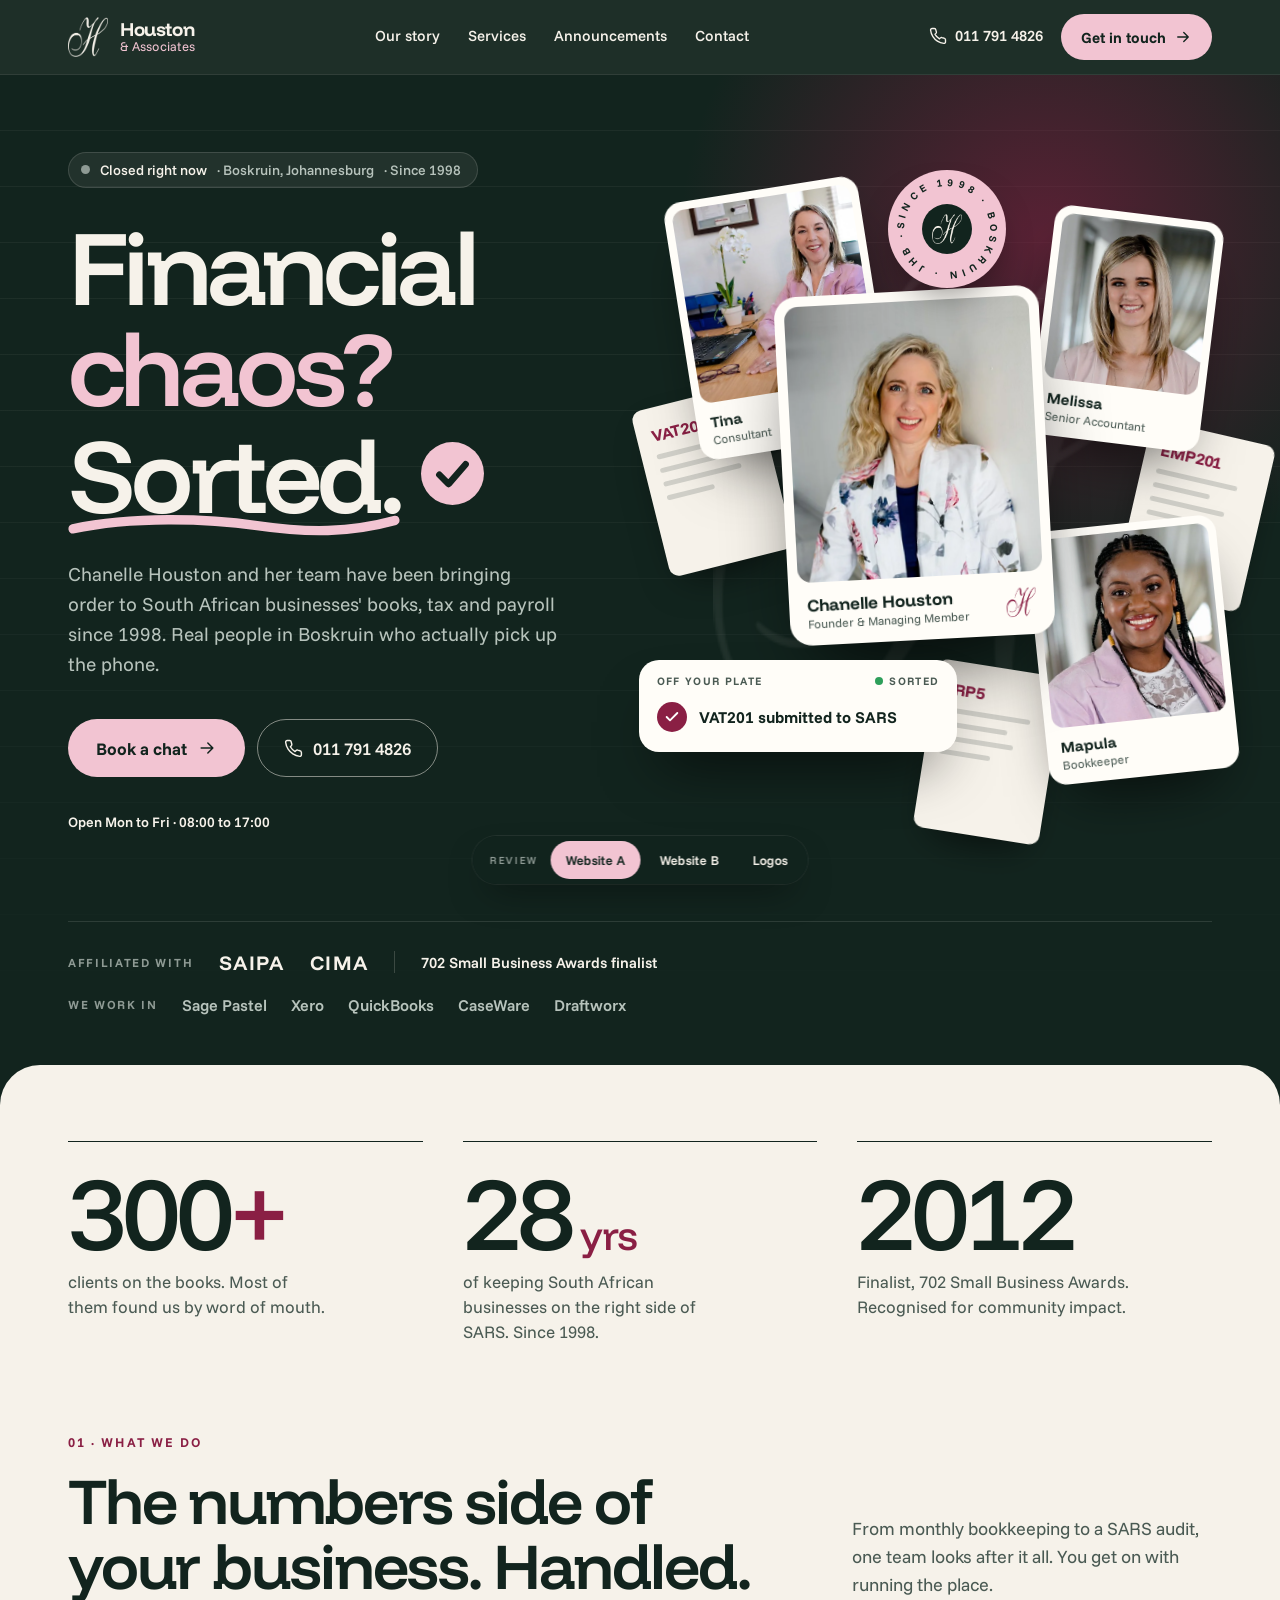
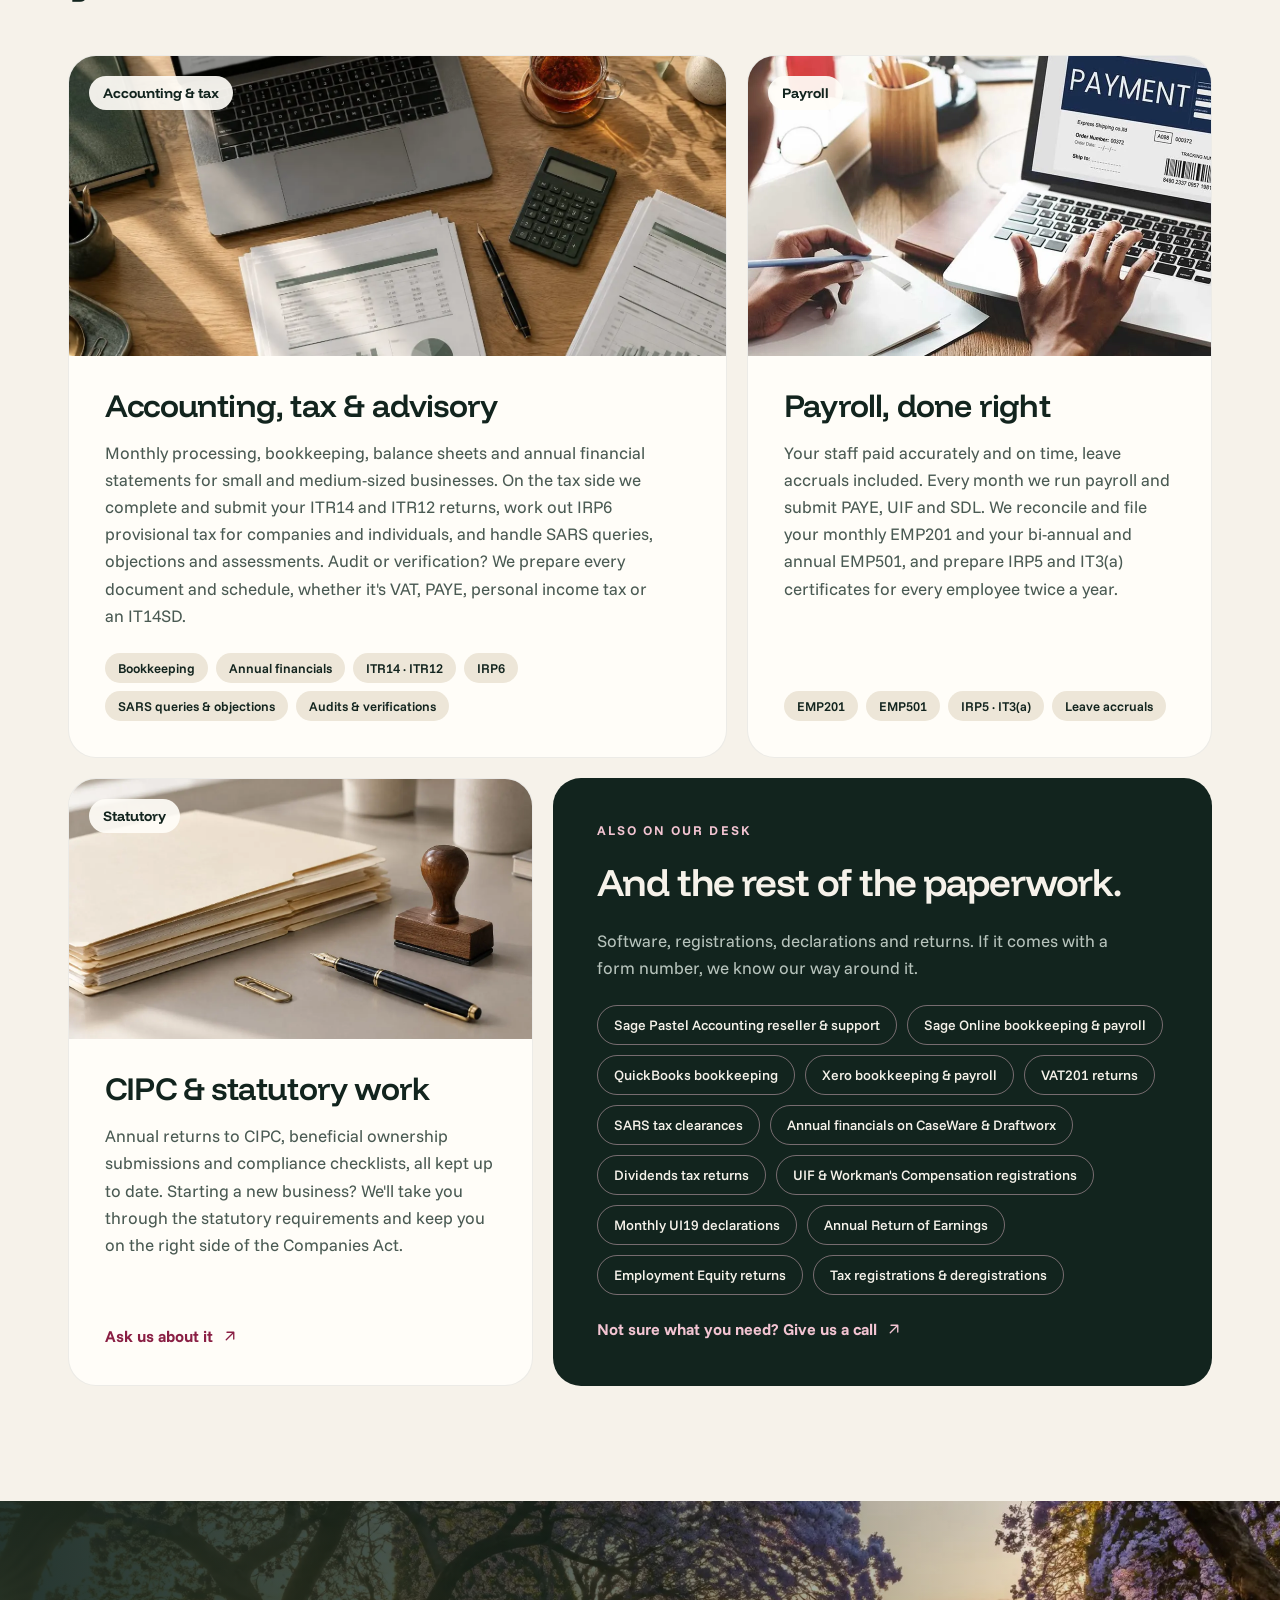
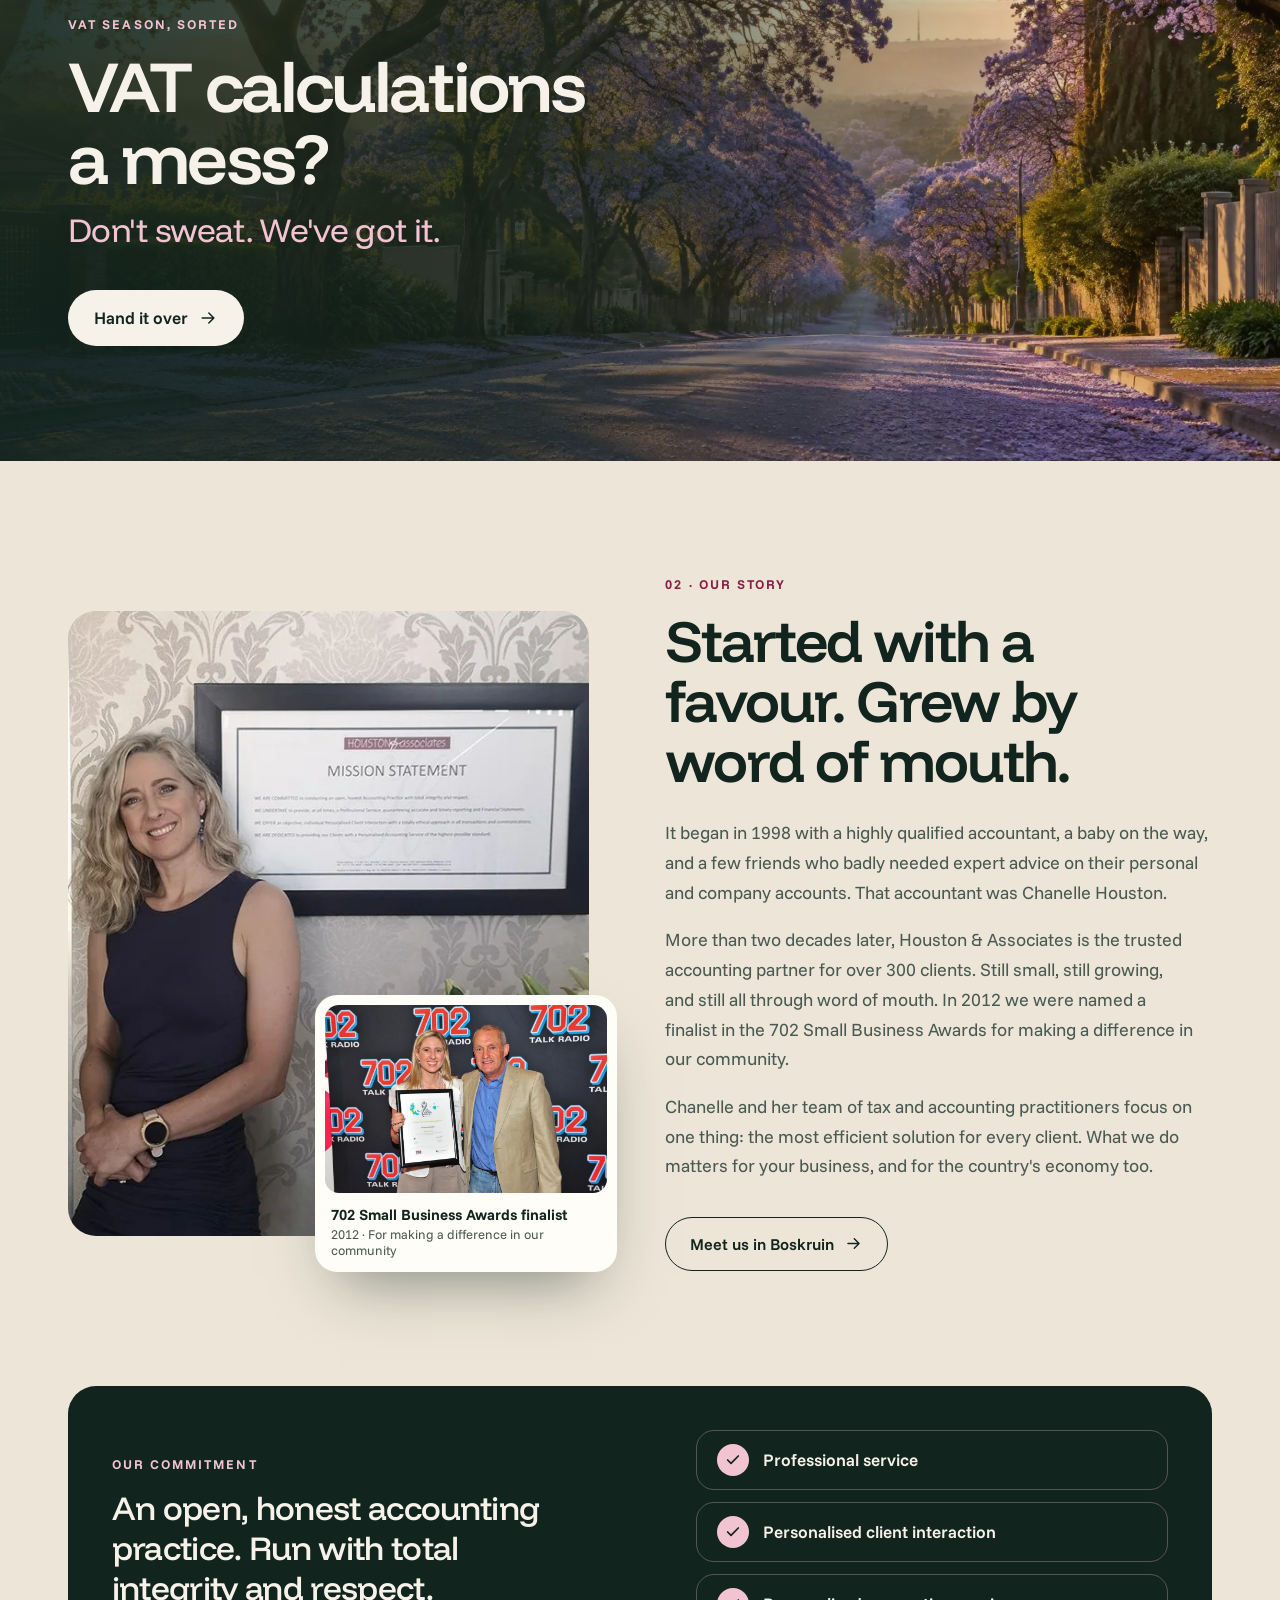
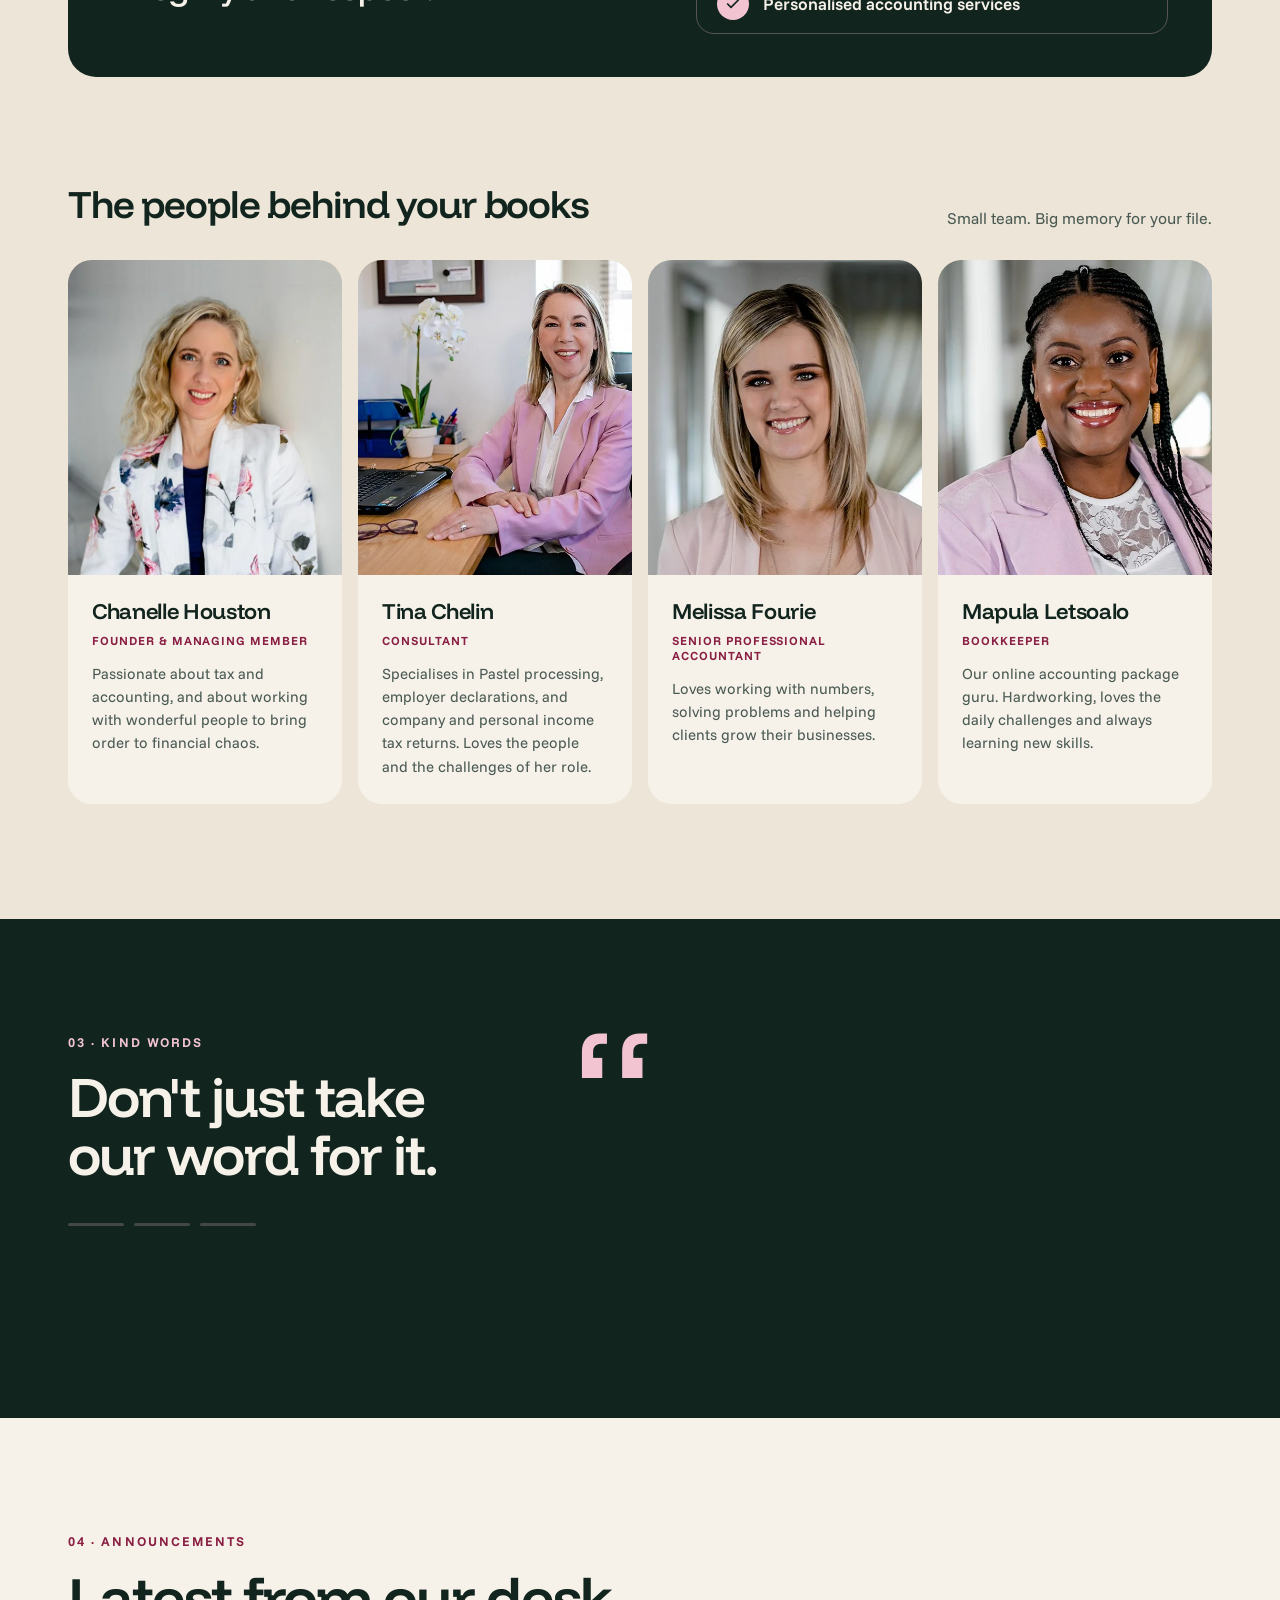
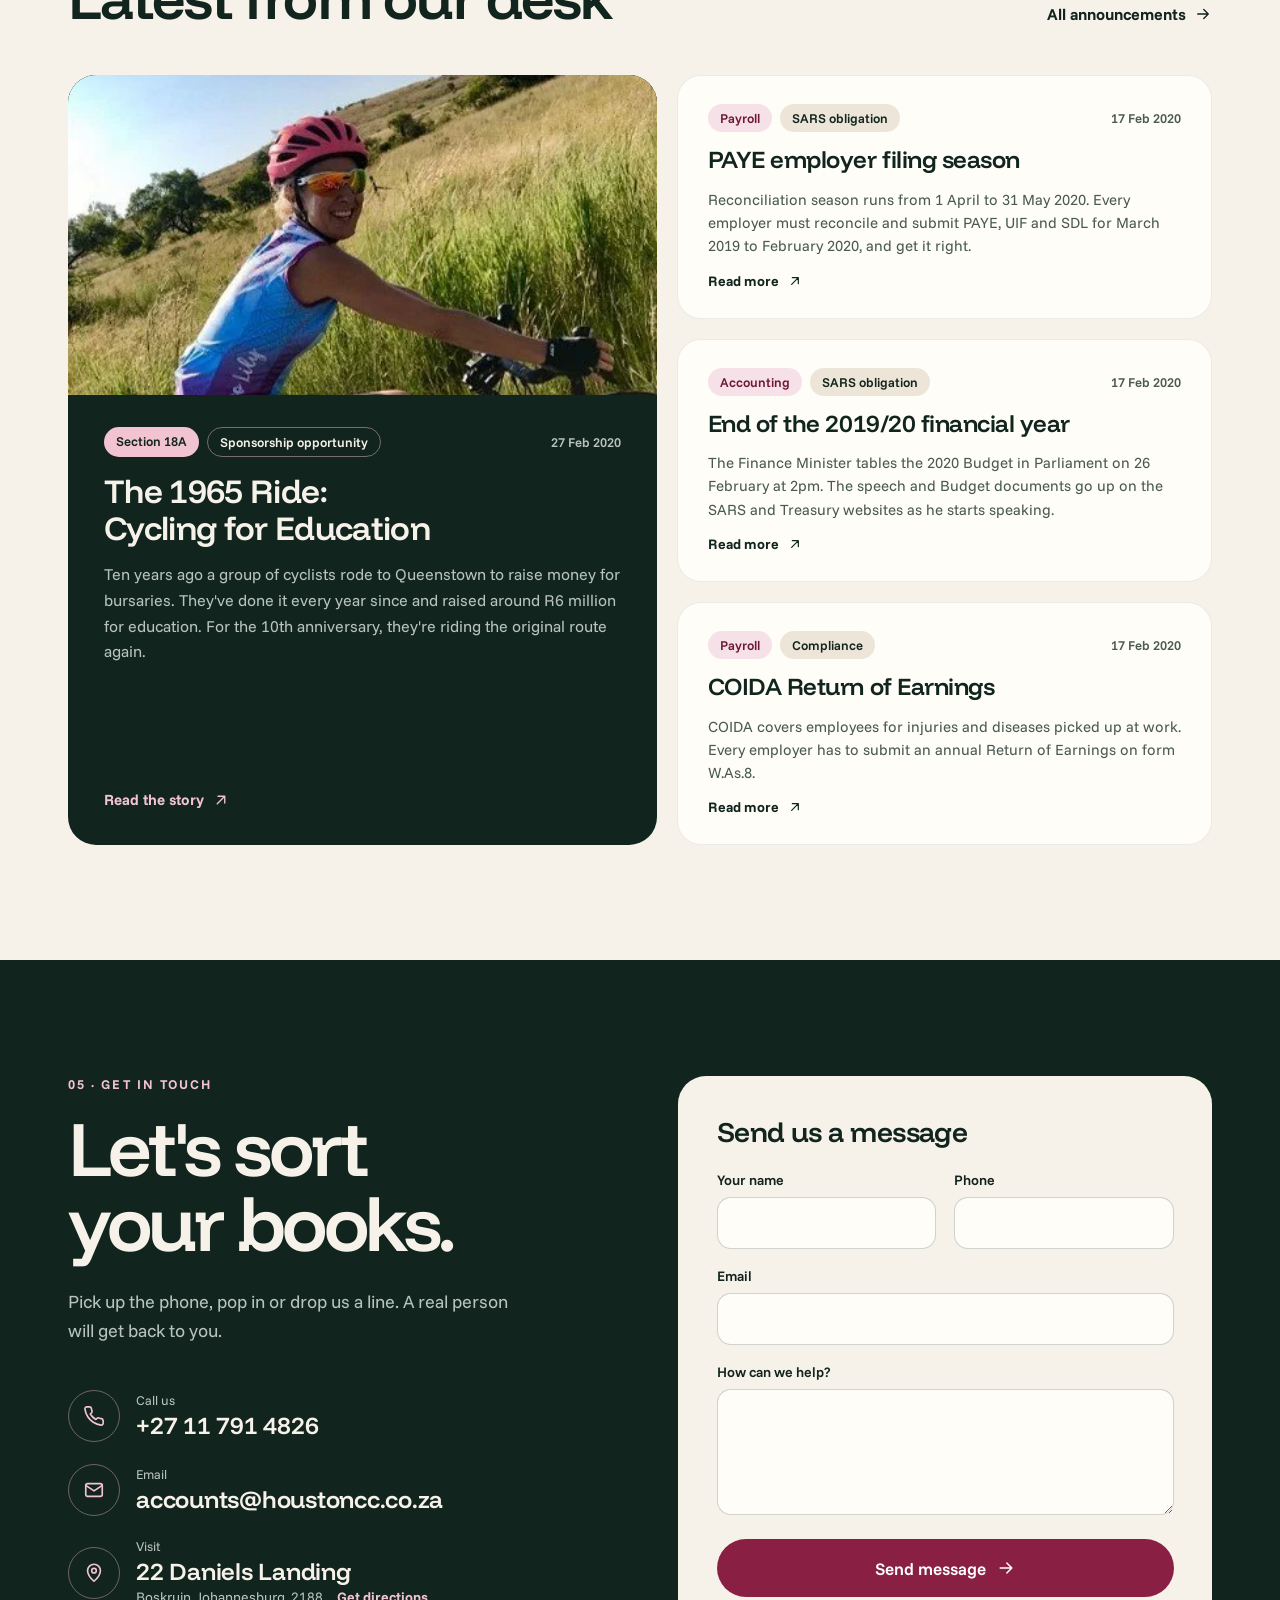
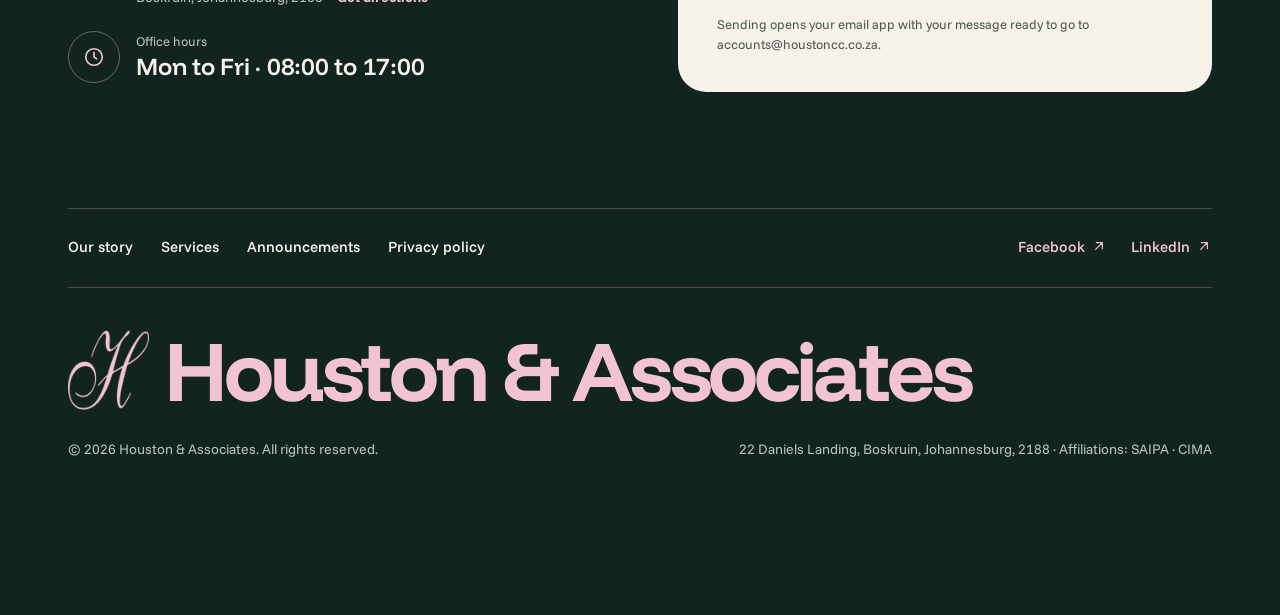
==== commit fa650602: "Trim logo options to 124, drop favourites, add review switcher Remove 27 sketches and renumber the r" ====
--- a/index.html
+++ b/index.html
@@ -29,6 +29,7 @@
 <link rel="preload" href="assets/fonts/funnel-sans-latin-wght-normal.woff2" as="font" type="font/woff2" crossorigin>
 <link rel="stylesheet" href="assets/css/site.css">
 <script src="assets/js/site.js" defer></script>
+<script src="assets/review-bar.js" defer></script>
 
 <script type="application/ld+json">
 {
